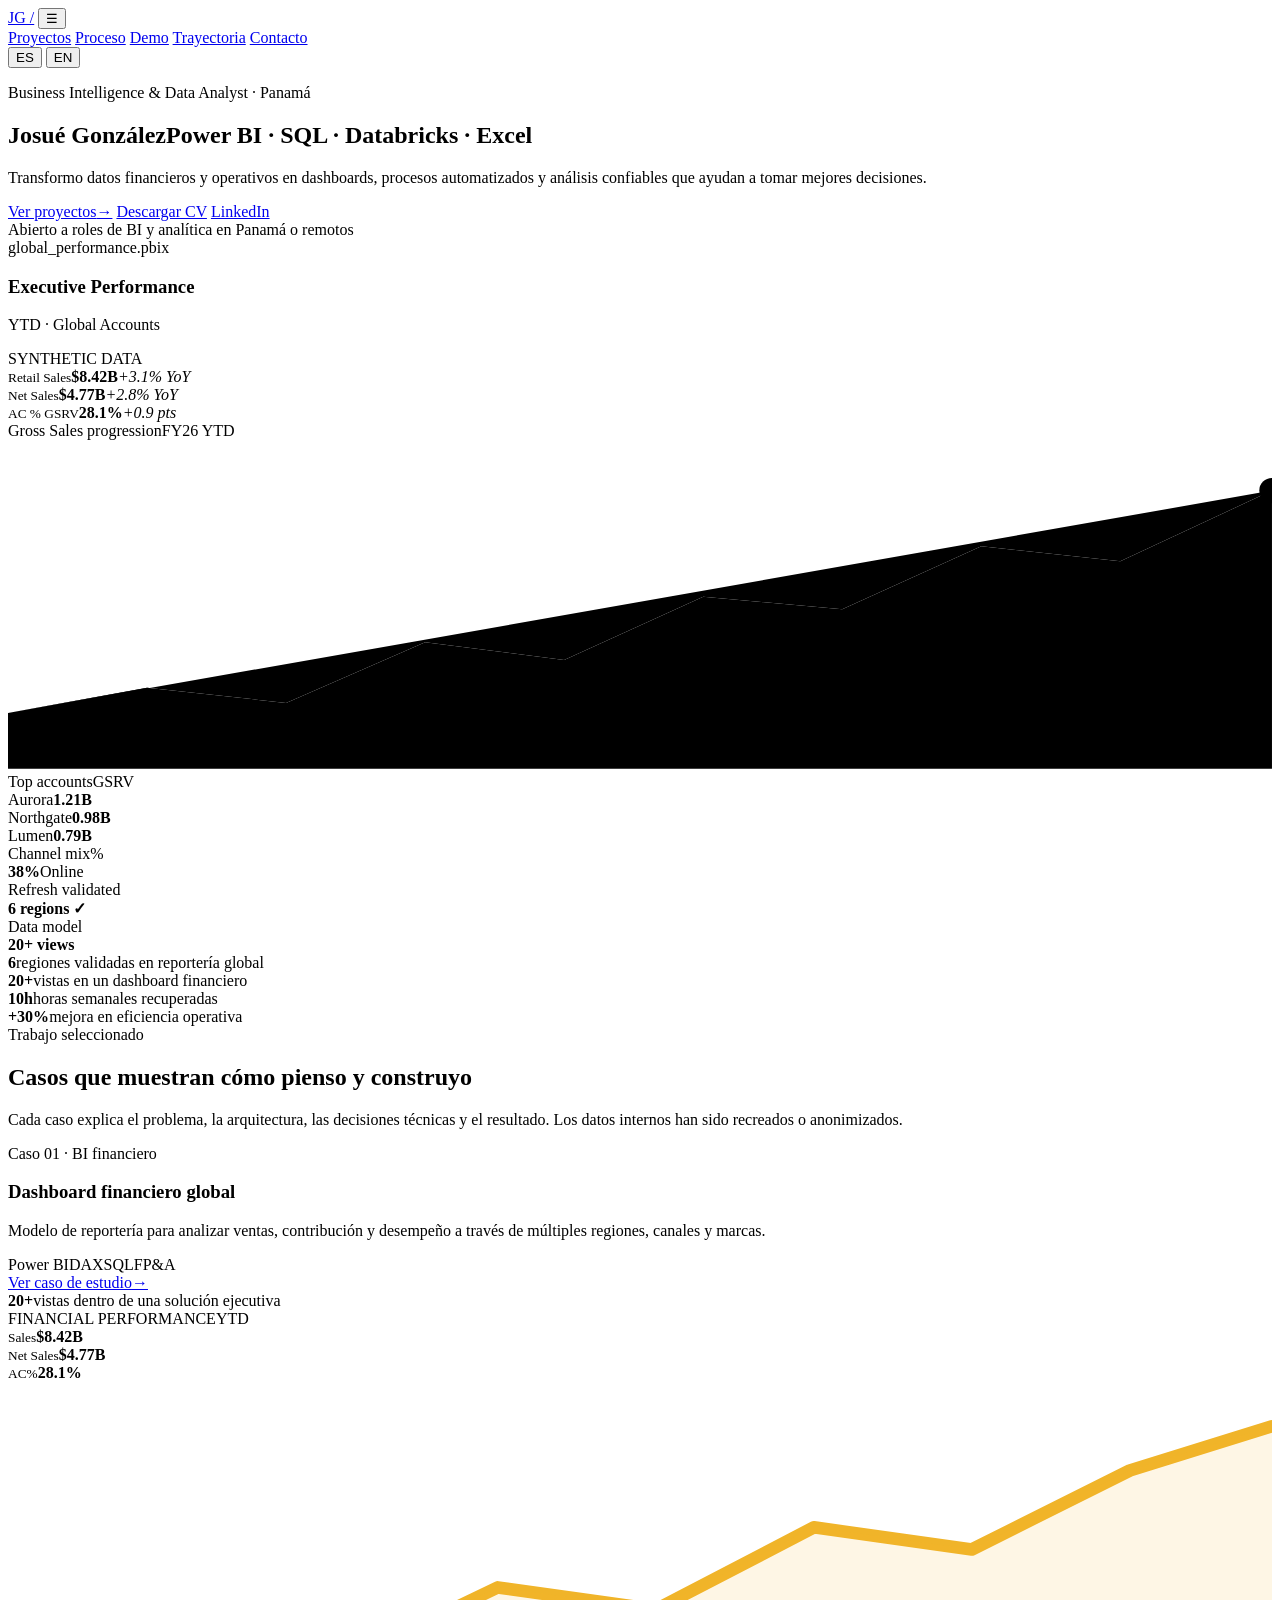
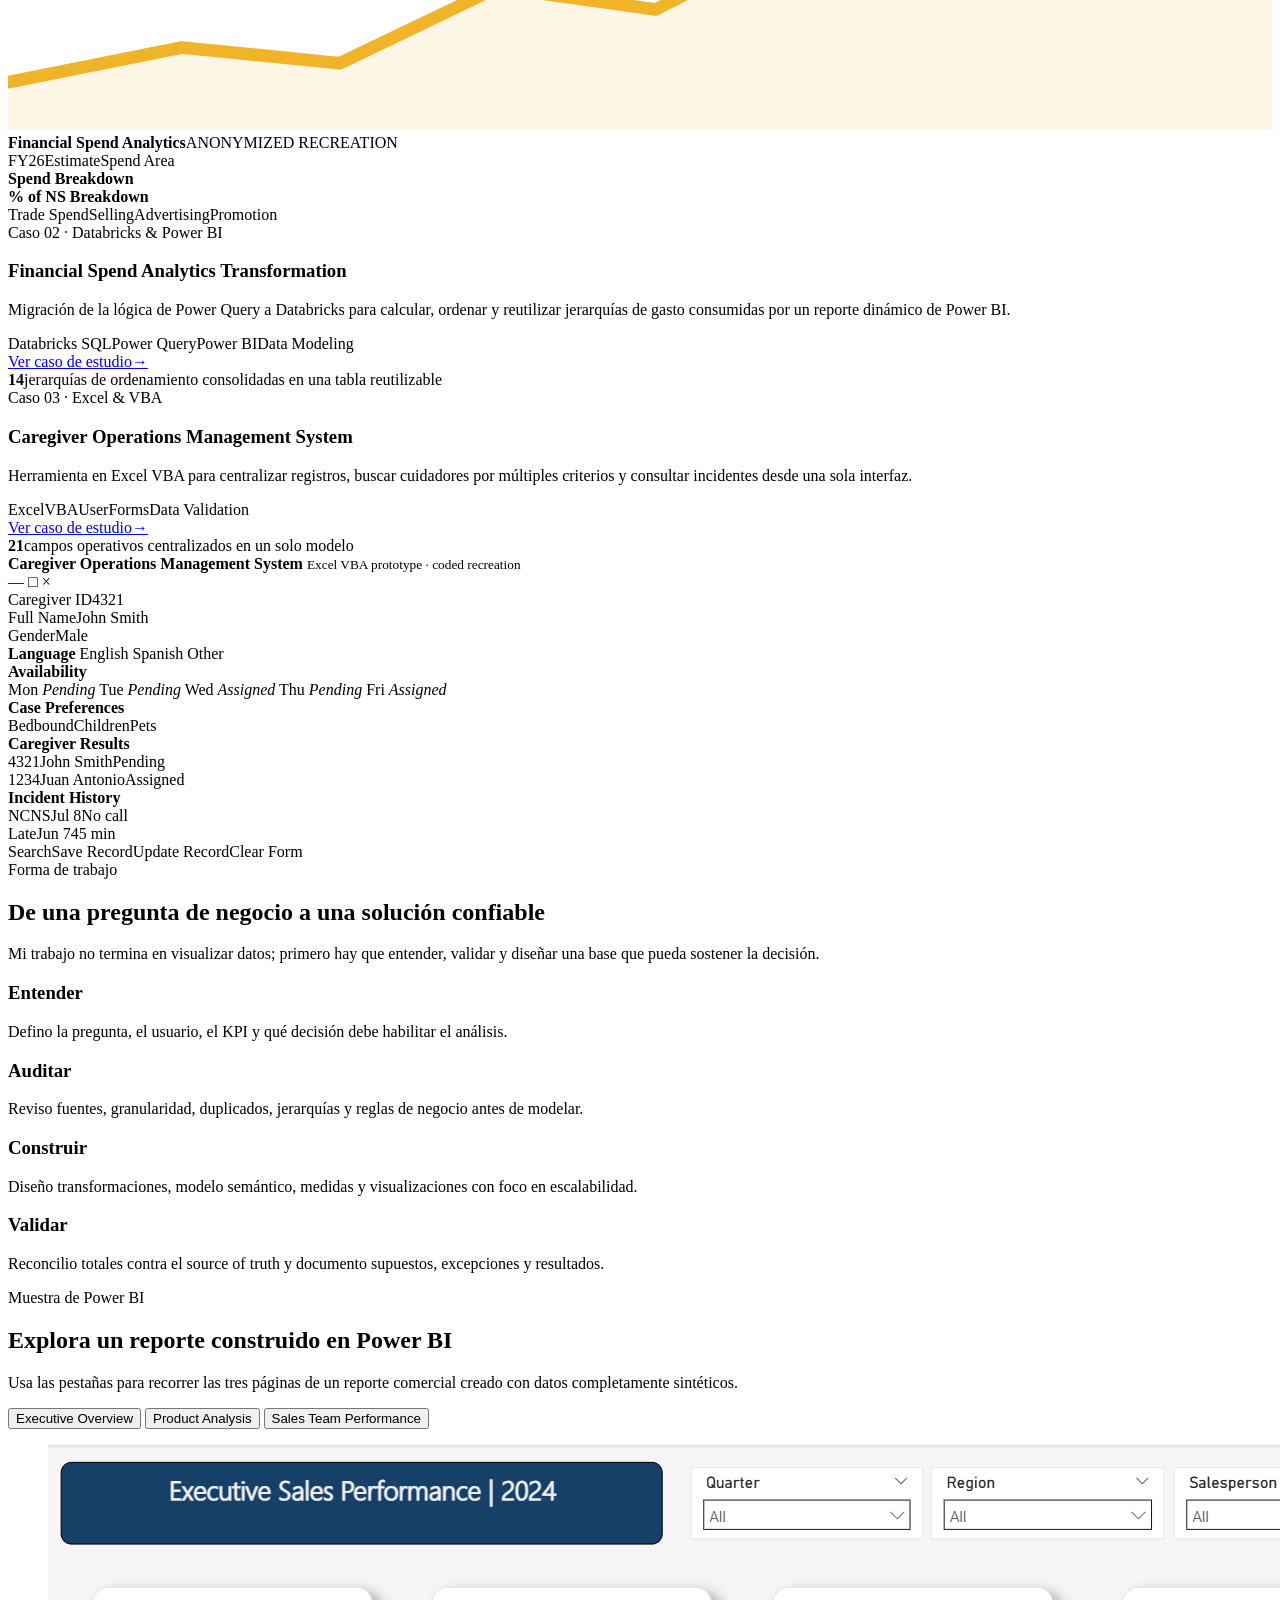
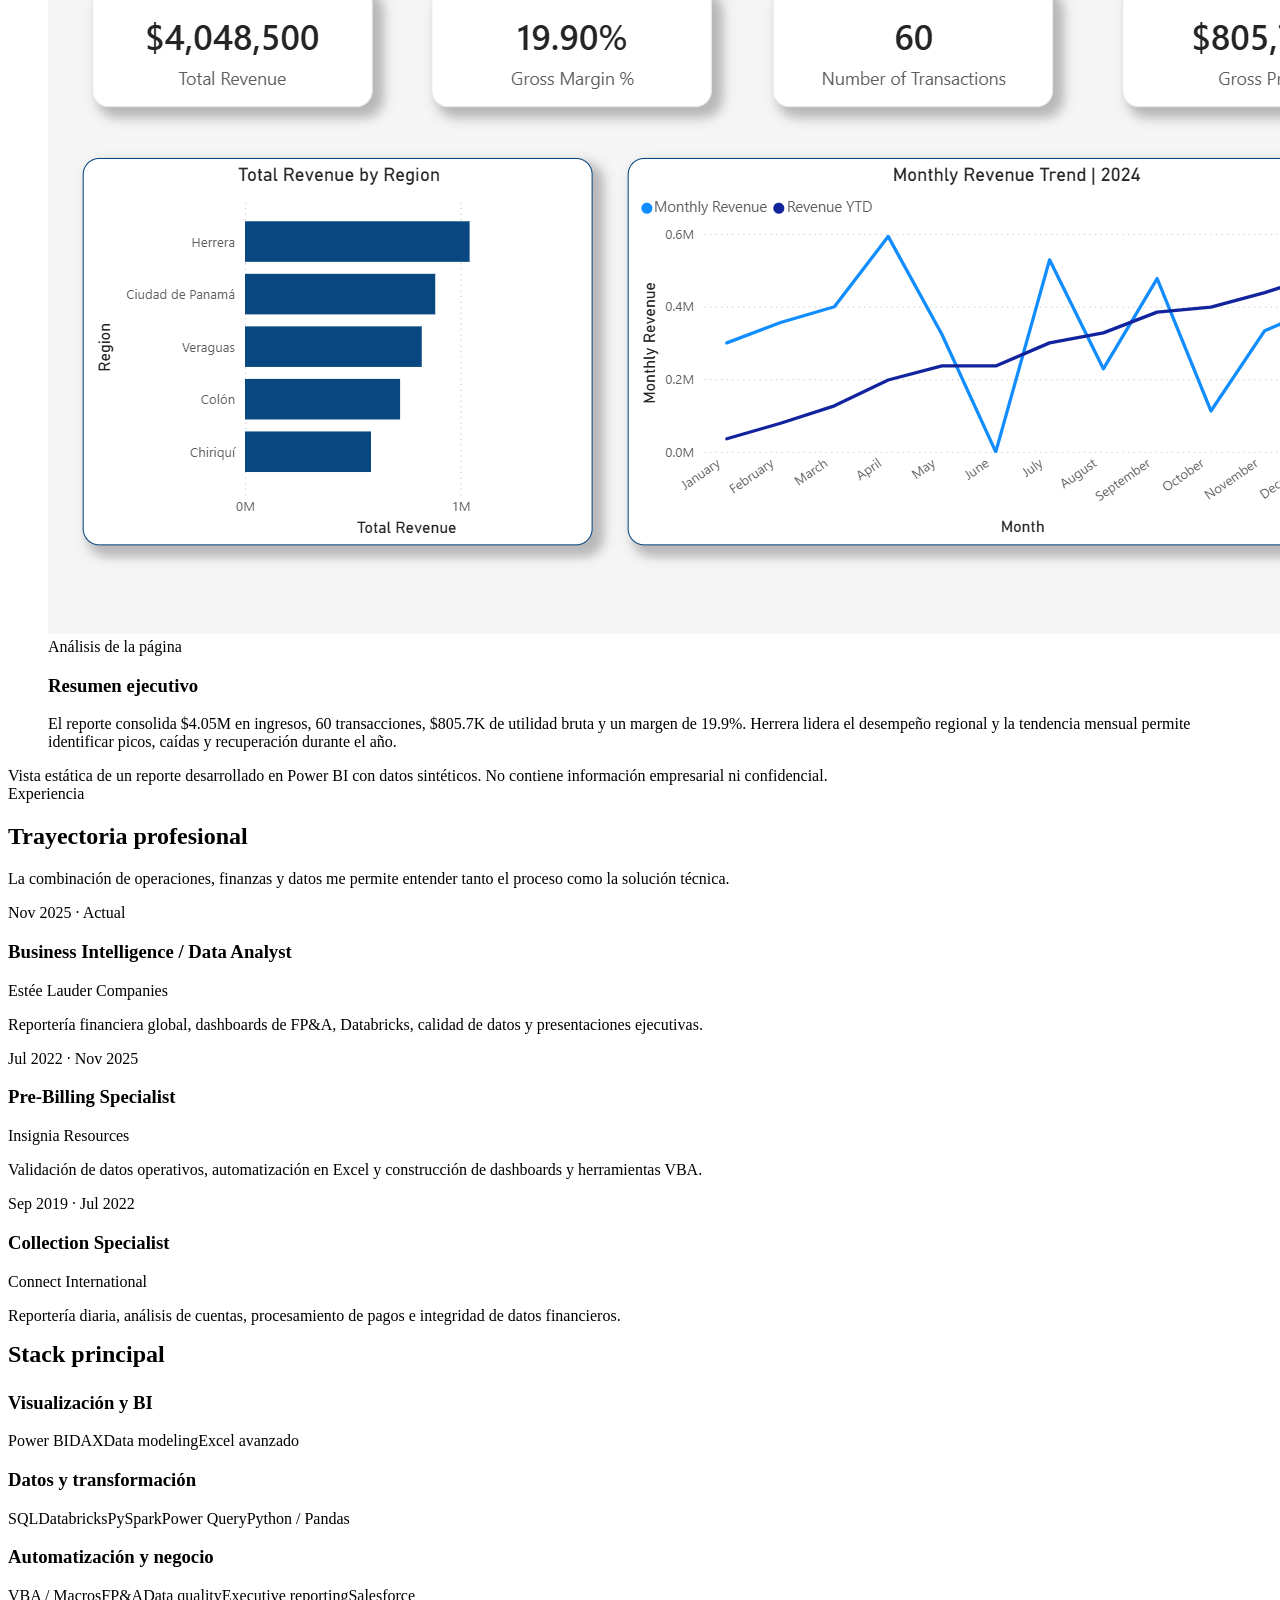
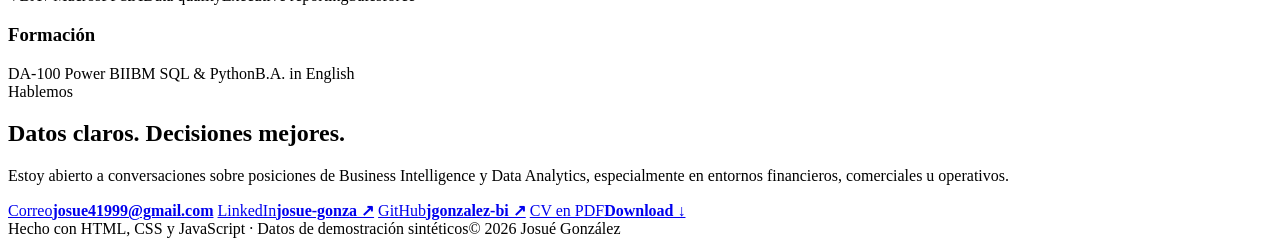
==== index.html @ 72a55283 "Initial clean portfolio upload" ====
<!doctype html>
<html lang="es">
<head>
  <meta charset="utf-8">
  <meta name="viewport" content="width=device-width,initial-scale=1">
  <meta name="description" content="Portafolio de Josué González, Business Intelligence & Data Analyst especializado en Power BI, SQL, Databricks, Excel y reportería financiera.">
  <meta name="theme-color" content="#0a0f16">
  <meta property="og:title" content="Josué González — Business Intelligence & Data Analyst">
  <meta property="og:description" content="Dashboards, automatización, calidad de datos y analítica financiera.">
  <meta property="og:type" content="website">
  <title>Josué González — Business Intelligence & Data Analyst</title>
  <link rel="preconnect" href="https://fonts.googleapis.com">
  <link rel="preconnect" href="https://fonts.gstatic.com" crossorigin>
  <link href="https://fonts.googleapis.com/css2?family=Bricolage+Grotesque:opsz,wght@12..96,500;12..96,700;12..96,800&family=IBM+Plex+Mono:wght@400;500;600&family=IBM+Plex+Sans:wght@400;500;600&display=swap" rel="stylesheet">
  <link rel="stylesheet" href="assets/css/styles.css">
</head>
<body data-title-es="Josué González — Business Intelligence & Data Analyst" data-title-en="Josue Gonzalez — Business Intelligence & Data Analyst">
<header class="site-header">
  <div class="wrap nav">
    <a class="brand" href="#top" aria-label="Inicio">JG /</a>
    <button class="mobile-menu" data-mobile-menu aria-expanded="false" aria-label="Abrir navegación">☰</button>
    <nav class="nav-links" aria-label="Navegación principal">
      <a href="#proyectos" data-i18n="nav.work">Proyectos</a>
      <a href="#proceso" data-i18n="nav.process">Proceso</a>
      <a href="#demo" data-i18n="nav.demo">Demo</a>
      <a href="#trayectoria" data-i18n="nav.path">Trayectoria</a>
      <a href="#contacto" data-i18n="nav.contact">Contacto</a>
    </nav>
    <div class="lang" role="group" aria-label="Idioma">
      <button type="button" data-lang="es" aria-pressed="true">ES</button>
      <button type="button" data-lang="en" aria-pressed="false">EN</button>
    </div>
  </div>
</header>
<main id="top">
  <section class="hero">
    <div class="wrap hero-grid">
      <div>
        <p class="eyebrow" data-i18n="hero.eyebrow">Business Intelligence & Data Analyst · Panamá</p>
        <h1><span data-i18n="hero.name">Josué González</span><span class="hero-role" data-i18n="hero.role">Power BI · SQL · Databricks · Excel</span></h1>
        <p class="hero-lede" data-i18n="hero.lede">Transformo datos financieros y operativos en dashboards, procesos automatizados y análisis confiables que ayudan a tomar mejores decisiones.</p>
        <div class="actions">
          <a class="btn primary" href="#proyectos"><span data-i18n="hero.projects">Ver proyectos</span><span class="arrow">→</span></a>
          <a class="btn ghost" data-cv-home href="cv/Josue_Gonzalez_CV_ES.pdf" download><span data-i18n="hero.cv">Descargar CV</span></a>
          <a class="btn ghost" href="https://www.linkedin.com/in/josue-gonza/" target="_blank" rel="noopener" data-i18n="hero.linkedin">LinkedIn</a>
        </div>
        <div class="availability"><i class="status-dot"></i><span data-i18n="hero.availability">Abierto a roles de BI y analítica en Panamá o remotos</span></div>
      </div>
      <div class="hero-visual" aria-label="Recreación visual de un dashboard financiero">
        <div class="dash-window">
          <div class="window-bar"><i class="window-dot"></i><i class="window-dot"></i><i class="window-dot"></i><span class="window-title">global_performance.pbix</span></div>
          <div class="dash-body">
            <div class="dash-head"><div><h3>Executive Performance</h3><p>YTD · Global Accounts</p></div><span class="pill">SYNTHETIC DATA</span></div>
            <div class="visual-kpis">
              <div class="visual-kpi"><small>Retail Sales</small><b>$8.42B</b><i>+3.1% YoY</i></div>
              <div class="visual-kpi"><small>Net Sales</small><b>$4.77B</b><i>+2.8% YoY</i></div>
              <div class="visual-kpi"><small>AC % GSRV</small><b>28.1%</b><i>+0.9 pts</i></div>
            </div>
            <div class="chart-card">
              <div class="chart-top"><span>Gross Sales progression</span><span>FY26 YTD</span></div>
              <svg class="spark" viewBox="0 0 500 130" role="img" aria-label="Tendencia ascendente de ventas">
                <defs><linearGradient id="areaFill" x1="0" y1="0" x2="0" y2="1"><stop offset="0" stop-color="#f0b429" stop-opacity=".32"/><stop offset="1" stop-color="#f0b429" stop-opacity="0"/></linearGradient></defs>
                <path class="grid" d="M0 25H500M0 65H500M0 105H500"/>
                <path class="area" d="M0 108 L55 98 L110 104 L165 80 L220 87 L275 62 L330 67 L385 42 L440 48 L500 20 L500 130 L0 130Z"/>
                <path class="line" d="M0 108 L55 98 L110 104 L165 80 L220 87 L275 62 L330 67 L385 42 L440 48 L500 20"/>
                <circle class="point" cx="500" cy="20" r="5"/>
              </svg>
            </div>
            <div class="visual-bottom">
              <div class="chart-card">
                <div class="chart-top"><span>Top accounts</span><span>GSRV</span></div>
                <div class="bar-row"><span>Aurora</span><span class="bar-track"><i class="bar-fill" style="width:94%"></i></span><b>1.21B</b></div>
                <div class="bar-row"><span>Northgate</span><span class="bar-track"><i class="bar-fill" style="width:76%"></i></span><b>0.98B</b></div>
                <div class="bar-row"><span>Lumen</span><span class="bar-track"><i class="bar-fill" style="width:61%"></i></span><b>0.79B</b></div>
              </div>
              <div class="chart-card"><div class="chart-top"><span>Channel mix</span><span>%</span></div><div class="donut-wrap"><div class="donut"></div><div class="donut-label"><b>38%</b>Online</div></div></div>
            </div>
          </div>
        </div>
        <div class="float-card a"><span>Refresh validated</span><br><strong>6 regions ✓</strong></div>
        <div class="float-card b"><span>Data model</span><br><strong>20+ views</strong></div>
      </div>
    </div>
  </section>

  <section class="metrics">
    <div class="wrap metric-grid reveal">
      <div class="metric-item"><strong>6</strong><span data-i18n="metrics.regions">regiones validadas en reportería global</span></div>
      <div class="metric-item"><strong>20+</strong><span data-i18n="metrics.views">vistas en un dashboard financiero</span></div>
      <div class="metric-item"><strong>10h</strong><span data-i18n="metrics.hours">horas semanales recuperadas</span></div>
      <div class="metric-item"><strong>+30%</strong><span data-i18n="metrics.efficiency">mejora en eficiencia operativa</span></div>
    </div>
  </section>

  <section class="section" id="proyectos">
    <div class="wrap">
      <div class="section-head reveal">
        <div class="section-title-wrap"><div class="section-kicker" data-i18n="work.kicker">Trabajo seleccionado</div><h2 data-i18n="work.title">Casos que muestran cómo pienso y construyo</h2><p class="section-sub" data-i18n="work.sub">Cada caso explica el problema, la arquitectura, las decisiones técnicas y el resultado. Los datos internos han sido recreados o anonimizados.</p></div>
      </div>
      <div class="projects-grid">
        <article class="project-card reveal">
          <div class="project-content">
            <div class="project-index" data-i18n="project.1.index">Caso 01 · BI financiero</div>
            <h3 data-i18n="project.1.title">Dashboard financiero global</h3>
            <p data-i18n="project.1.desc">Modelo de reportería para analizar ventas, contribución y desempeño a través de múltiples regiones, canales y marcas.</p>
            <div class="tag-row"><span class="tag">Power BI</span><span class="tag">DAX</span><span class="tag">SQL</span><span class="tag">FP&A</span></div>
            <a class="btn small ghost" href="case-studies/financial-dashboard.html"><span data-i18n="project.1.cta">Ver caso de estudio</span><span class="arrow">→</span></a>
            <div class="project-stat"><b>20+</b><span data-i18n="project.1.stat">vistas dentro de una solución ejecutiva</span></div>
          </div>
          <div class="project-visual">
            <div class="mini-report"><div class="mini-top"><span>FINANCIAL PERFORMANCE</span><span class="accent">YTD</span></div><div class="mini-kpis"><div class="mini-kpi"><small>Sales</small><b>$8.42B</b></div><div class="mini-kpi"><small>Net Sales</small><b>$4.77B</b></div><div class="mini-kpi"><small>AC%</small><b>28.1%</b></div></div><div class="mini-chart"><svg viewBox="0 0 400 110"><path d="M0 95L55 84L105 89L155 65L205 72L255 46L305 53L355 28L400 14" fill="none" stroke="#f0b429" stroke-width="4" stroke-linecap="round" stroke-linejoin="round"/><path d="M0 95L55 84L105 89L155 65L205 72L255 46L305 53L355 28L400 14L400 110L0 110Z" fill="rgba(240,180,41,.12)"/></svg></div></div>
          </div>
        </article>

        <article class="project-card reveal">
          <div class="project-visual smap-card-visual">
            <div class="smap-mini">
              <div class="smap-mini-head"><b>Financial Spend Analytics</b><span>ANONYMIZED RECREATION</span></div>
              <div class="smap-mini-filters"><span>FY26</span><span>Estimate</span><span>Spend Area</span></div>
              <div class="smap-mini-grid">
                <div class="smap-mini-chart">
                  <strong>Spend Breakdown</strong>
                  <div class="mini-bars">
                    <i style="--h:78%"></i><i style="--h:56%"></i><i style="--h:42%"></i><i style="--h:31%"></i><i style="--h:22%"></i>
                  </div>
                </div>
                <div class="smap-mini-chart">
                  <strong>% of NS Breakdown</strong>
                  <div class="mini-lines"><i></i><i></i><i></i><i></i><i></i></div>
                </div>
                <div class="smap-mini-legend">
                  <span>Trade Spend</span><span>Selling</span><span>Advertising</span><span>Promotion</span>
                </div>
              </div>
            </div>
          </div>
          <div class="project-content">
            <div class="project-index" data-i18n="project.2.index">Caso 02 · Databricks & Power BI</div>
            <h3 data-i18n="project.2.title">Financial Spend Analytics Transformation</h3>
            <p data-i18n="project.2.desc">Migración de la lógica de Power Query a Databricks para calcular, ordenar y reutilizar jerarquías de gasto consumidas por un reporte dinámico de Power BI.</p>
            <div class="tag-row"><span class="tag">Databricks SQL</span><span class="tag">Power Query</span><span class="tag">Power BI</span><span class="tag">Data Modeling</span></div>
            <a class="btn small ghost" href="case-studies/databricks-migration.html"><span data-i18n="project.2.cta">Ver caso de estudio</span><span class="arrow">→</span></a>
            <div class="project-stat"><b>14</b><span data-i18n="project.2.stat">jerarquías de ordenamiento consolidadas en una tabla reutilizable</span></div>
          </div>
        </article>

        <article class="project-card reveal">
          <div class="project-content">
            <div class="project-index" data-i18n="project.3.index">Caso 03 · Excel & VBA</div>
            <h3 data-i18n="project.3.title">Caregiver Operations Management System</h3>
            <p data-i18n="project.3.desc">Herramienta en Excel VBA para centralizar registros, buscar cuidadores por múltiples criterios y consultar incidentes desde una sola interfaz.</p>
            <div class="tag-row"><span class="tag">Excel</span><span class="tag">VBA</span><span class="tag">UserForms</span><span class="tag">Data Validation</span></div>
            <a class="btn small ghost" href="case-studies/operations-automation.html"><span data-i18n="project.3.cta">Ver caso de estudio</span><span class="arrow">→</span></a>
            <div class="project-stat"><b>21</b><span data-i18n="project.3.stat">campos operativos centralizados en un solo modelo</span></div>
          </div>
          <div class="project-visual coded-care-project">
<div class="care-card-mini" aria-label="Vista codificada del sistema de gestión de cuidadores">
  <div class="care-card-titlebar">
    <div>
      <b>Caregiver Operations Management System</b>
      <small>Excel VBA prototype · coded recreation</small>
    </div>
    <span>— □ ×</span>
  </div>

  <div class="care-card-panel">
    <div class="care-row three">
      <div class="fake-field"><label>Caregiver ID</label><span>4321</span></div>
      <div class="fake-field"><label>Full Name</label><span>John Smith</span></div>
      <div class="fake-field"><label>Gender</label><span>Male</span></div>
    </div>

    <div class="care-chip-line">
      <b>Language</b>
      <span class="chip active">English</span>
      <span class="chip">Spanish</span>
      <span class="chip">Other</span>
    </div>

    <div class="care-split">
      <div class="mini-box">
        <strong>Availability</strong>
        <div class="mini-days">
          <span>Mon <em>Pending</em></span>
          <span>Tue <em>Pending</em></span>
          <span>Wed <em class="ok">Assigned</em></span>
          <span>Thu <em>Pending</em></span>
          <span>Fri <em class="ok">Assigned</em></span>
        </div>
      </div>
      <div class="mini-box">
        <strong>Case Preferences</strong>
        <div class="mini-tags">
          <span>Bedbound</span><span>Children</span><span>Pets</span>
        </div>
      </div>
    </div>

    <div class="care-split bottom">
      <div class="mini-box">
        <strong>Caregiver Results</strong>
        <div class="mini-table">
          <div><span>4321</span><span>John Smith</span><span>Pending</span></div>
          <div><span>1234</span><span>Juan Antonio</span><span>Assigned</span></div>
        </div>
      </div>
      <div class="mini-box">
        <strong>Incident History</strong>
        <div class="mini-table">
          <div><span>NCNS</span><span>Jul 8</span><span>No call</span></div>
          <div><span>Late</span><span>Jun 7</span><span>45 min</span></div>
        </div>
      </div>
    </div>

    <div class="care-card-actions">
      <span>Search</span><span>Save Record</span><span>Update Record</span><span>Clear Form</span>
    </div>
  </div>
</div>
</div>
        </article>
      </div>
    </div>
  </section>

  <section class="section" id="proceso">
    <div class="wrap">
      <div class="section-head reveal"><div class="section-title-wrap"><div class="section-kicker" data-i18n="process.kicker">Forma de trabajo</div><h2 data-i18n="process.title">De una pregunta de negocio a una solución confiable</h2><p class="section-sub" data-i18n="process.sub">Mi trabajo no termina en visualizar datos; primero hay que entender, validar y diseñar una base que pueda sostener la decisión.</p></div></div>
      <div class="process-grid">
        <div class="process-card reveal"><h3 data-i18n="process.1.title">Entender</h3><p data-i18n="process.1.desc">Defino la pregunta, el usuario, el KPI y qué decisión debe habilitar el análisis.</p></div>
        <div class="process-card reveal"><h3 data-i18n="process.2.title">Auditar</h3><p data-i18n="process.2.desc">Reviso fuentes, granularidad, duplicados, jerarquías y reglas de negocio antes de modelar.</p></div>
        <div class="process-card reveal"><h3 data-i18n="process.3.title">Construir</h3><p data-i18n="process.3.desc">Diseño transformaciones, modelo semántico, medidas y visualizaciones con foco en escalabilidad.</p></div>
        <div class="process-card reveal"><h3 data-i18n="process.4.title">Validar</h3><p data-i18n="process.4.desc">Reconcilio totales contra el source of truth y documento supuestos, excepciones y resultados.</p></div>
      </div>
    </div>
  </section>

  <section class="section" id="demo">
    <div class="wrap">
      <div class="section-head reveal">
        <div class="section-title-wrap">
          <div class="section-kicker" data-i18n="demo.kicker">Muestra de Power BI</div>
          <h2 data-i18n="demo.title">Explora un reporte construido en Power BI</h2>
          <p class="section-sub" data-i18n="demo.sub">Usa las pestañas para recorrer las tres páginas de un reporte comercial creado con datos completamente sintéticos.</p>
        </div>
      </div>

      <div class="report-showcase reveal">
        <div class="report-tabs" role="tablist" aria-label="Power BI report pages">
          <button class="report-tab" type="button" role="tab" id="tab-executive" aria-controls="panel-executive" aria-selected="true" data-report-tab="executive" data-i18n="demo.tab.executive">Executive Overview</button>
          <button class="report-tab" type="button" role="tab" id="tab-product" aria-controls="panel-product" aria-selected="false" data-report-tab="product" data-i18n="demo.tab.product">Product Analysis</button>
          <button class="report-tab" type="button" role="tab" id="tab-sales" aria-controls="panel-sales" aria-selected="false" data-report-tab="sales" data-i18n="demo.tab.sales">Sales Team Performance</button>
        </div>

        <div class="report-stage">
          <figure class="report-panel" id="panel-executive" role="tabpanel" aria-labelledby="tab-executive" data-report-panel="executive">
            <div class="report-image-frame">
              <img src="executive-overview.png" alt="Executive Overview page of a synthetic commercial Power BI report" loading="lazy">
            </div>
            <figcaption class="report-insight">
              <div class="report-insight-label" data-i18n="demo.insight.label">Análisis de la página</div>
              <div>
                <h3 data-i18n="demo.executive.title">Resumen ejecutivo</h3>
                <p data-i18n="demo.executive.text">El reporte consolida $4.05M en ingresos, 60 transacciones, $805.7K de utilidad bruta y un margen de 19.9%. Herrera lidera el desempeño regional y la tendencia mensual permite identificar picos, caídas y recuperación durante el año.</p>
              </div>
            </figcaption>
          </figure>

          <figure class="report-panel" id="panel-product" role="tabpanel" aria-labelledby="tab-product" data-report-panel="product" hidden>
            <div class="report-image-frame">
              <img src="product-analysis.png" alt="Product Analysis page of a synthetic commercial Power BI report" loading="lazy">
            </div>
            <figcaption class="report-insight">
              <div class="report-insight-label" data-i18n="demo.insight.label">Análisis de la página</div>
              <div>
                <h3 data-i18n="demo.product.title">Rentabilidad por producto</h3>
                <p data-i18n="demo.product.text">Hyundai Tucson genera $1.12M y concentra 27.7% de los ingresos, además de aportar la mayor utilidad bruta. Los márgenes se mantienen cerca de 20% entre productos, por lo que el volumen es el principal diferenciador de rentabilidad.</p>
              </div>
            </figcaption>
          </figure>

          <figure class="report-panel" id="panel-sales" role="tabpanel" aria-labelledby="tab-sales" data-report-panel="sales" hidden>
            <div class="report-image-frame">
              <img src="sales-team-performance.png" alt="Sales Team Performance page of a synthetic commercial Power BI report" loading="lazy">
            </div>
            <figcaption class="report-insight">
              <div class="report-insight-label" data-i18n="demo.insight.label">Análisis de la página</div>
              <div>
                <h3 data-i18n="demo.sales.title">Desempeño del equipo comercial</h3>
                <p data-i18n="demo.sales.text">Ana Rodríguez y Sofía Castillo lideran los ingresos con resultados cercanos a $1.16M. Sofía alcanza un nivel similar con menos transacciones, mientras Miguel Ureña registra el ticket promedio más alto, pero menor volumen total.</p>
              </div>
            </figcaption>
          </figure>
        </div>

        <div class="report-showcase-note" data-i18n="demo.note">Vista estática de un reporte desarrollado en Power BI con datos sintéticos. No contiene información empresarial ni confidencial.</div>
      </div>
    </div>
  </section>

  <section class="section" id="trayectoria">
    <div class="wrap">
      <div class="section-head reveal"><div class="section-title-wrap"><div class="section-kicker" data-i18n="path.kicker">Experiencia</div><h2 data-i18n="path.title">Trayectoria profesional</h2><p class="section-sub" data-i18n="path.sub">La combinación de operaciones, finanzas y datos me permite entender tanto el proceso como la solución técnica.</p></div></div>
      <div class="split">
        <div class="timeline reveal">
          <article class="timeline-item"><div class="timeline-date" data-i18n="path.1.date">Nov 2025 · Actual</div><h3 data-i18n="path.1.role">Business Intelligence / Data Analyst</h3><div class="timeline-company" data-i18n="path.1.company">Estée Lauder Companies</div><p data-i18n="path.1.desc">Reportería financiera global, dashboards de FP&A, Databricks, calidad de datos y presentaciones ejecutivas.</p></article>
          <article class="timeline-item"><div class="timeline-date" data-i18n="path.2.date">Jul 2022 · Nov 2025</div><h3 data-i18n="path.2.role">Pre-Billing Specialist</h3><div class="timeline-company" data-i18n="path.2.company">Insignia Resources</div><p data-i18n="path.2.desc">Validación de datos operativos, automatización en Excel y construcción de dashboards y herramientas VBA.</p></article>
          <article class="timeline-item"><div class="timeline-date" data-i18n="path.3.date">Sep 2019 · Jul 2022</div><h3 data-i18n="path.3.role">Collection Specialist</h3><div class="timeline-company" data-i18n="path.3.company">Connect International</div><p data-i18n="path.3.desc">Reportería diaria, análisis de cuentas, procesamiento de pagos e integridad de datos financieros.</p></article>
        </div>
        <aside class="stack-card reveal">
          <h3 style="font-size:1.5rem;margin:0 0 24px" data-i18n="stack.title">Stack principal</h3>
          <div class="stack-group"><h3 data-i18n="stack.bi">Visualización y BI</h3><div class="skill-cloud"><span class="skill">Power BI</span><span class="skill">DAX</span><span class="skill">Data modeling</span><span class="skill">Excel avanzado</span></div></div>
          <div class="stack-group"><h3 data-i18n="stack.data">Datos y transformación</h3><div class="skill-cloud"><span class="skill">SQL</span><span class="skill">Databricks</span><span class="skill">PySpark</span><span class="skill">Power Query</span><span class="skill">Python / Pandas</span></div></div>
          <div class="stack-group"><h3 data-i18n="stack.ops">Automatización y negocio</h3><div class="skill-cloud"><span class="skill">VBA / Macros</span><span class="skill">FP&A</span><span class="skill">Data quality</span><span class="skill">Executive reporting</span><span class="skill">Salesforce</span></div></div>
          <div class="stack-group"><h3 data-i18n="stack.edu">Formación</h3><div class="skill-cloud"><span class="skill">DA-100 Power BI</span><span class="skill">IBM SQL & Python</span><span class="skill">B.A. in English</span></div></div>
        </aside>
      </div>
    </div>
  </section>

  <section class="section" id="contacto">
    <div class="wrap contact-card reveal">
      <div><div class="section-kicker" data-i18n="contact.kicker">Hablemos</div><h2 data-i18n="contact.title">Datos claros. Decisiones mejores.</h2><p data-i18n="contact.desc">Estoy abierto a conversaciones sobre posiciones de Business Intelligence y Data Analytics, especialmente en entornos financieros, comerciales u operativos.</p></div>
      <div class="contact-links">
        <a class="contact-link" href="mailto:josue41999@gmail.com"><span data-i18n="contact.mail">Correo</span><b>josue41999@gmail.com</b></a>
        <a class="contact-link" href="https://www.linkedin.com/in/josue-gonza/" target="_blank" rel="noopener"><span>LinkedIn</span><b>josue-gonza ↗</b></a>
        <a class="contact-link" href="https://github.com/jgonzalez-bi" target="_blank" rel="noopener"><span>GitHub</span><b>jgonzalez-bi ↗</b></a>
        <a class="contact-link" data-cv-home href="cv/Josue_Gonzalez_CV_ES.pdf" download><span data-i18n="contact.cv">CV en PDF</span><b>Download ↓</b></a>
      </div>
    </div>
  </section>
</main>
<footer><div class="wrap footer-row"><span data-i18n="footer">Hecho con HTML, CSS y JavaScript · Datos de demostración sintéticos</span><span>© 2026 Josué González</span></div></footer>
<script src="assets/js/main.js"></script>
</body>
</html>
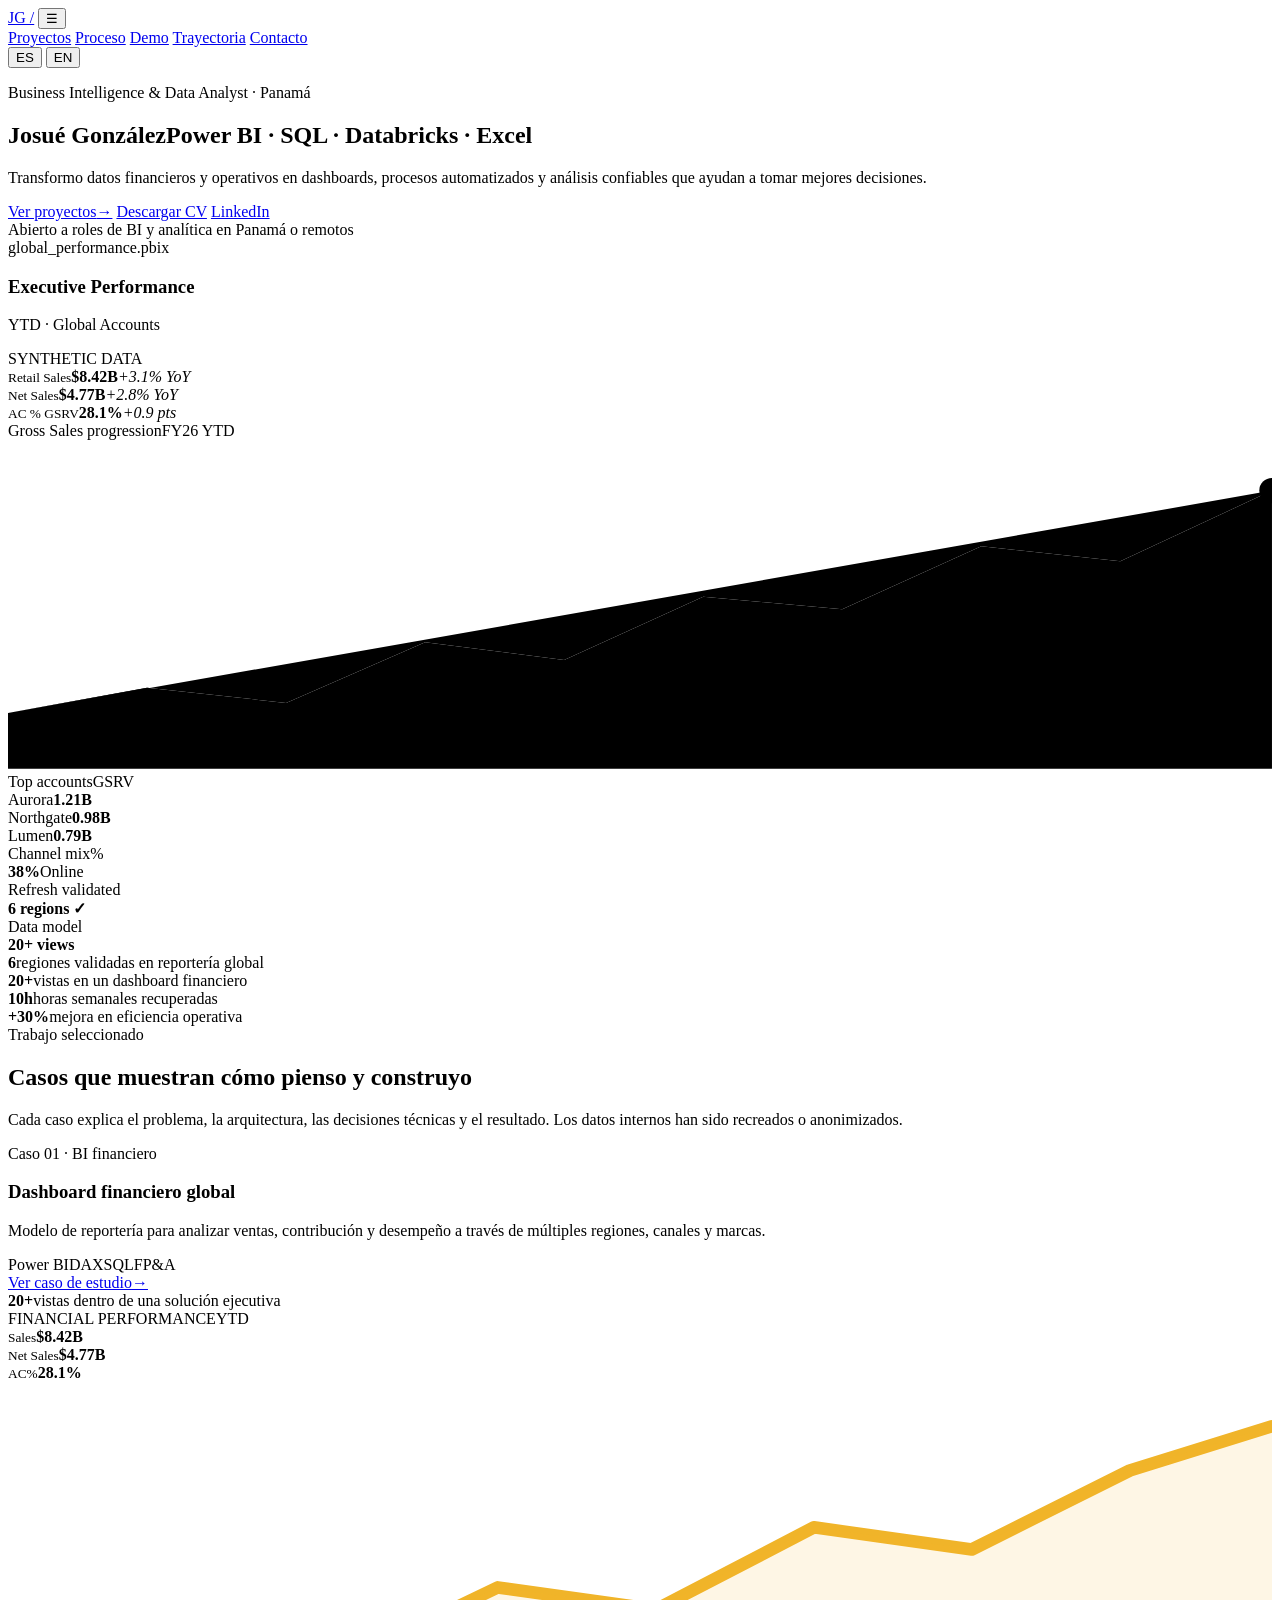
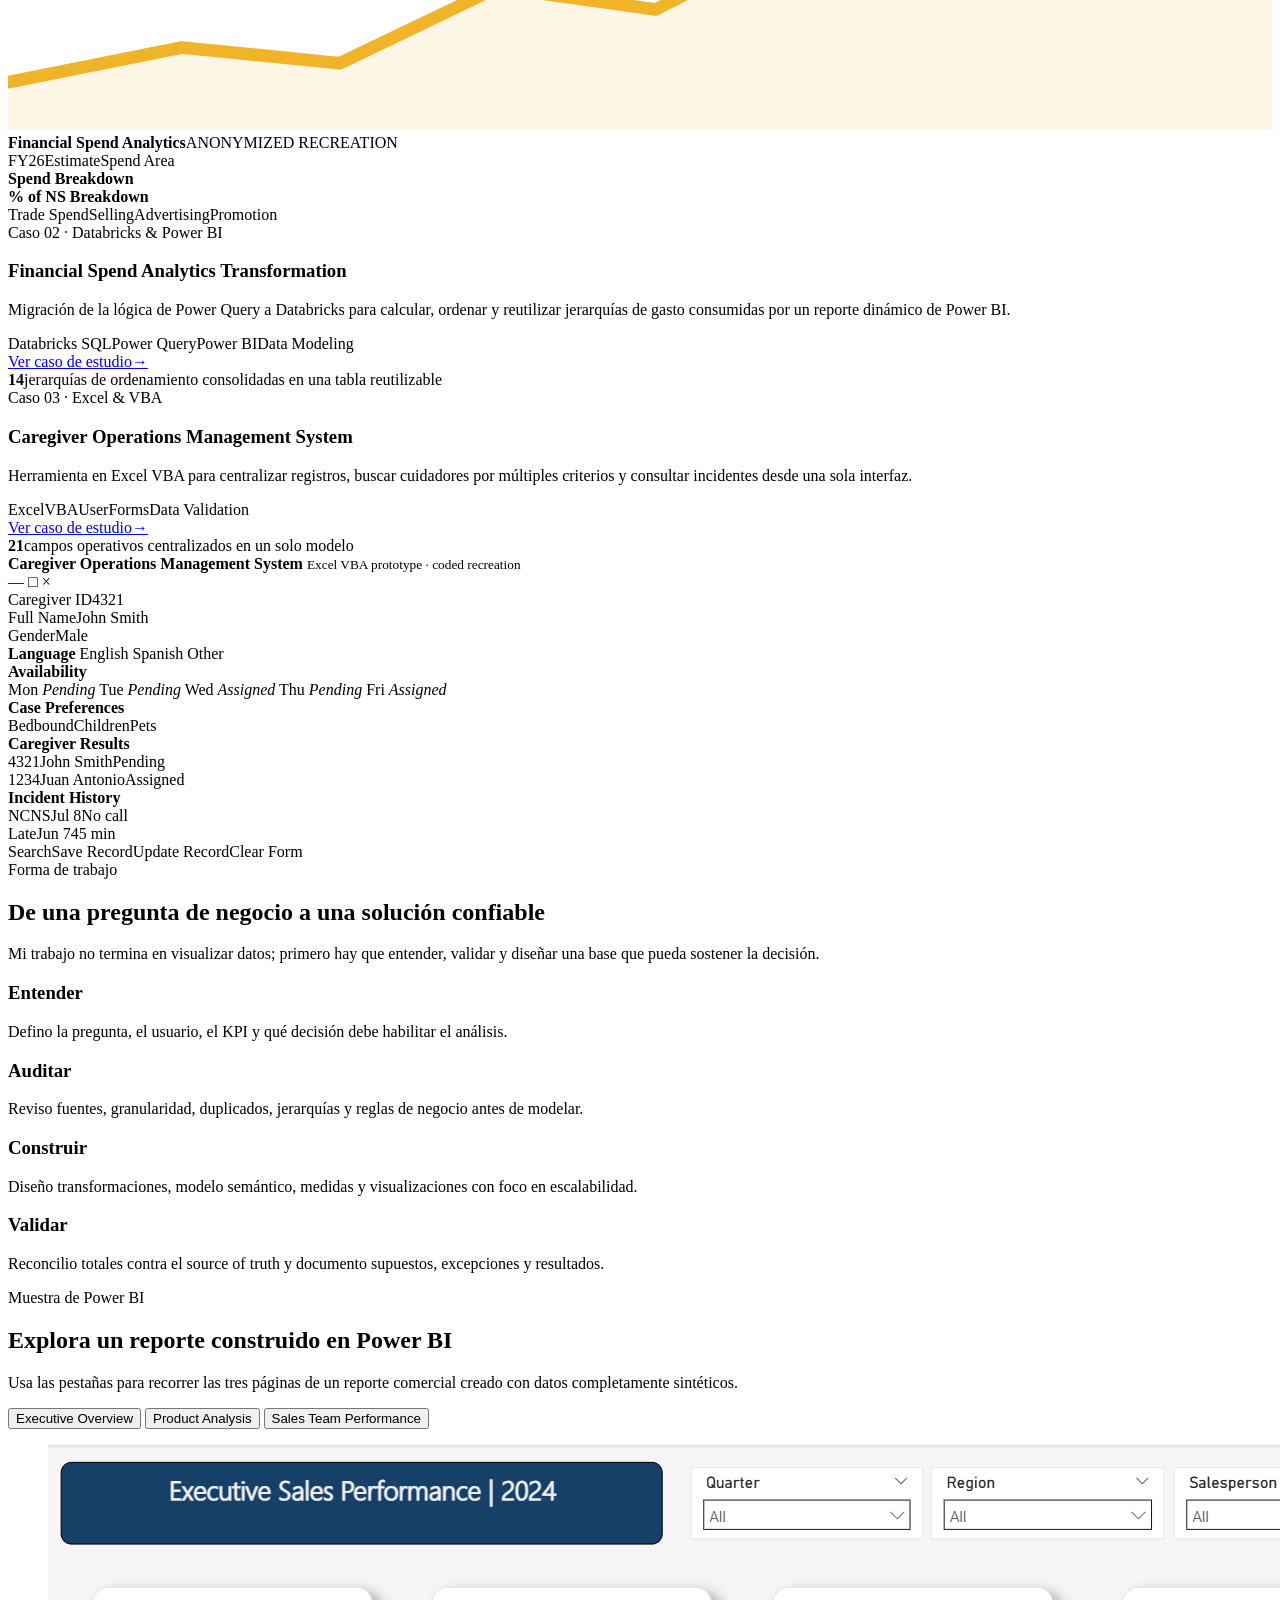
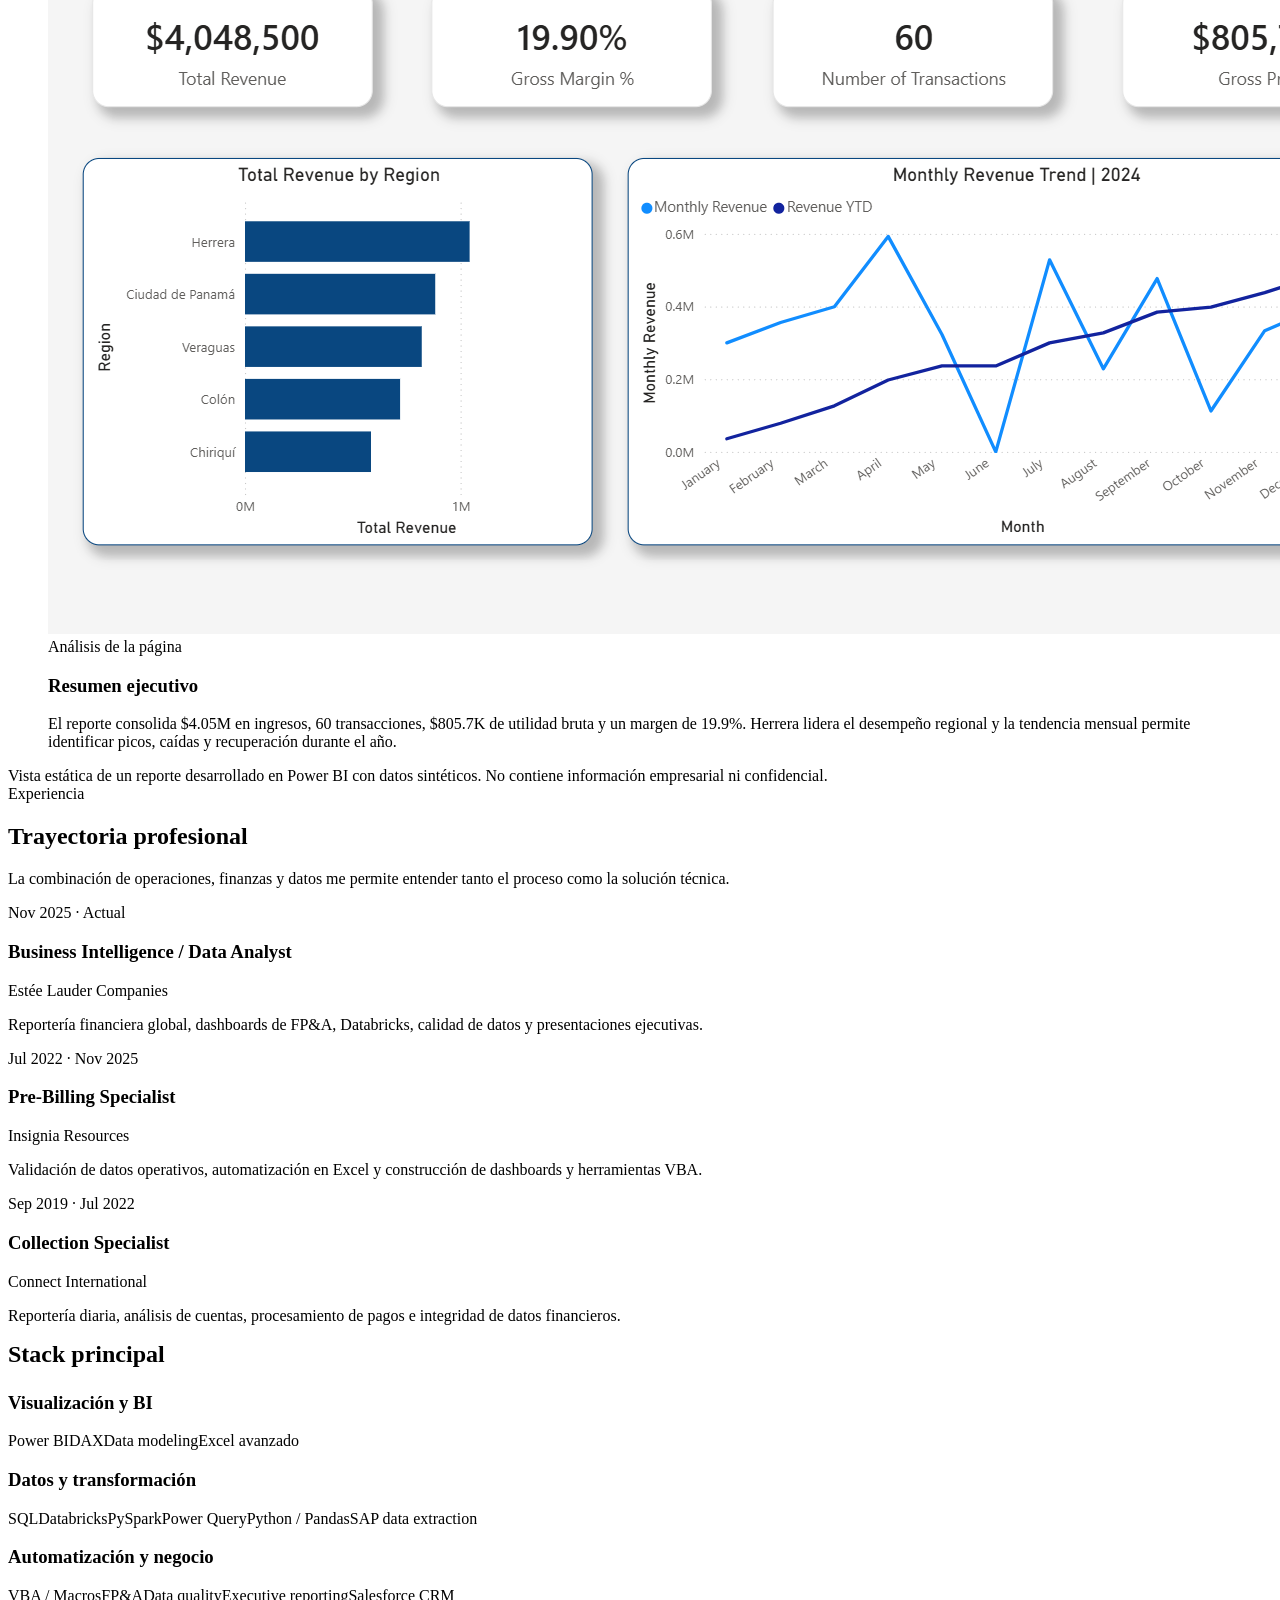
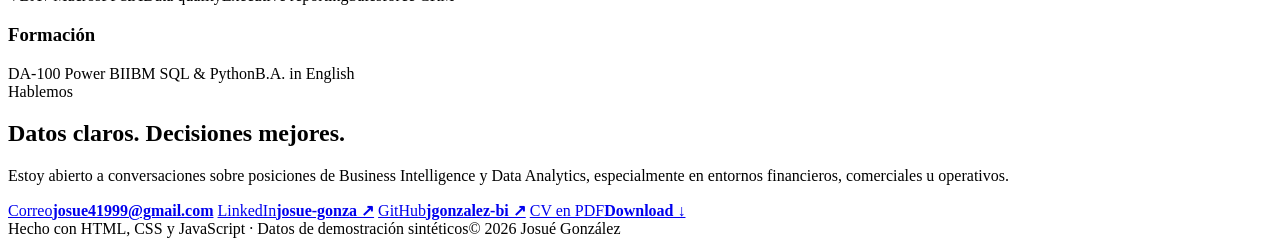
==== commit e4167aad: "Stack update" ====
--- a/index.html
+++ b/index.html
@@ -3,12 +3,32 @@
 <head>
   <meta charset="utf-8">
   <meta name="viewport" content="width=device-width,initial-scale=1">
-  <meta name="description" content="Portafolio de Josué González, Business Intelligence & Data Analyst especializado en Power BI, SQL, Databricks, Excel y reportería financiera.">
+  <meta name="description" content="Portafolio bilingüe de Josué González, analista de Business Intelligence y Datos con proyectos en Power BI, SQL, Databricks, Excel y automatización.">
   <meta name="theme-color" content="#0a0f16">
-  <meta property="og:title" content="Josué González — Business Intelligence & Data Analyst">
-  <meta property="og:description" content="Dashboards, automatización, calidad de datos y analítica financiera.">
+  <title>Josué González — Business Intelligence &amp; Data Analytics</title>
+  
+  <link rel="canonical" href="https://jgonzalez-bi.github.io/">
+  <link rel="icon" type="image/svg+xml" href="assets/brand/favicon.svg">
+  <link rel="icon" type="image/png" sizes="32x32" href="assets/brand/favicon-32.png">
+  <link rel="apple-touch-icon" href="assets/brand/apple-touch-icon.png">
+  <link rel="manifest" href="site.webmanifest">
+
+  <meta property="og:site_name" content="Josué González — BI Portfolio">
   <meta property="og:type" content="website">
-  <title>Josué González — Business Intelligence & Data Analyst</title>
+  <meta property="og:title" content="Josué González — Business Intelligence &amp; Data Analytics">
+  <meta property="og:description" content="Portafolio bilingüe de Josué González, analista de Business Intelligence y Datos con proyectos en Power BI, SQL, Databricks, Excel y automatización.">
+  <meta property="og:url" content="https://jgonzalez-bi.github.io/">
+  <meta property="og:image" content="https://jgonzalez-bi.github.io/assets/brand/social-preview.png">
+  <meta property="og:image:secure_url" content="https://jgonzalez-bi.github.io/assets/brand/social-preview.png">
+  <meta property="og:image:type" content="image/png">
+  <meta property="og:image:width" content="1200">
+  <meta property="og:image:height" content="630">
+  <meta property="og:image:alt" content="Josué González — Business Intelligence and Data Analytics Portfolio">
+
+  <meta name="twitter:card" content="summary_large_image">
+  <meta name="twitter:title" content="Josué González — Business Intelligence &amp; Data Analytics">
+  <meta name="twitter:description" content="Portafolio bilingüe de Josué González, analista de Business Intelligence y Datos con proyectos en Power BI, SQL, Databricks, Excel y automatización.">
+  <meta name="twitter:image" content="https://jgonzalez-bi.github.io/assets/brand/social-preview.png">
   <link rel="preconnect" href="https://fonts.googleapis.com">
   <link rel="preconnect" href="https://fonts.gstatic.com" crossorigin>
   <link href="https://fonts.googleapis.com/css2?family=Bricolage+Grotesque:opsz,wght@12..96,500;12..96,700;12..96,800&family=IBM+Plex+Mono:wght@400;500;600&family=IBM+Plex+Sans:wght@400;500;600&display=swap" rel="stylesheet">
@@ -311,8 +331,8 @@
         <aside class="stack-card reveal">
           <h3 style="font-size:1.5rem;margin:0 0 24px" data-i18n="stack.title">Stack principal</h3>
           <div class="stack-group"><h3 data-i18n="stack.bi">Visualización y BI</h3><div class="skill-cloud"><span class="skill">Power BI</span><span class="skill">DAX</span><span class="skill">Data modeling</span><span class="skill">Excel avanzado</span></div></div>
-          <div class="stack-group"><h3 data-i18n="stack.data">Datos y transformación</h3><div class="skill-cloud"><span class="skill">SQL</span><span class="skill">Databricks</span><span class="skill">PySpark</span><span class="skill">Power Query</span><span class="skill">Python / Pandas</span></div></div>
-          <div class="stack-group"><h3 data-i18n="stack.ops">Automatización y negocio</h3><div class="skill-cloud"><span class="skill">VBA / Macros</span><span class="skill">FP&A</span><span class="skill">Data quality</span><span class="skill">Executive reporting</span><span class="skill">Salesforce</span></div></div>
+          <div class="stack-group"><h3 data-i18n="stack.data">Datos y transformación</h3><div class="skill-cloud"><span class="skill">SQL</span><span class="skill">Databricks</span><span class="skill">PySpark</span><span class="skill">Power Query</span><span class="skill">Python / Pandas</span><span class="skill">SAP data extraction</span></div></div>
+          <div class="stack-group"><h3 data-i18n="stack.ops">Automatización y negocio</h3><div class="skill-cloud"><span class="skill">VBA / Macros</span><span class="skill">FP&A</span><span class="skill">Data quality</span><span class="skill">Executive reporting</span><span class="skill">Salesforce CRM</span></div></div>
           <div class="stack-group"><h3 data-i18n="stack.edu">Formación</h3><div class="skill-cloud"><span class="skill">DA-100 Power BI</span><span class="skill">IBM SQL & Python</span><span class="skill">B.A. in English</span></div></div>
         </aside>
       </div>
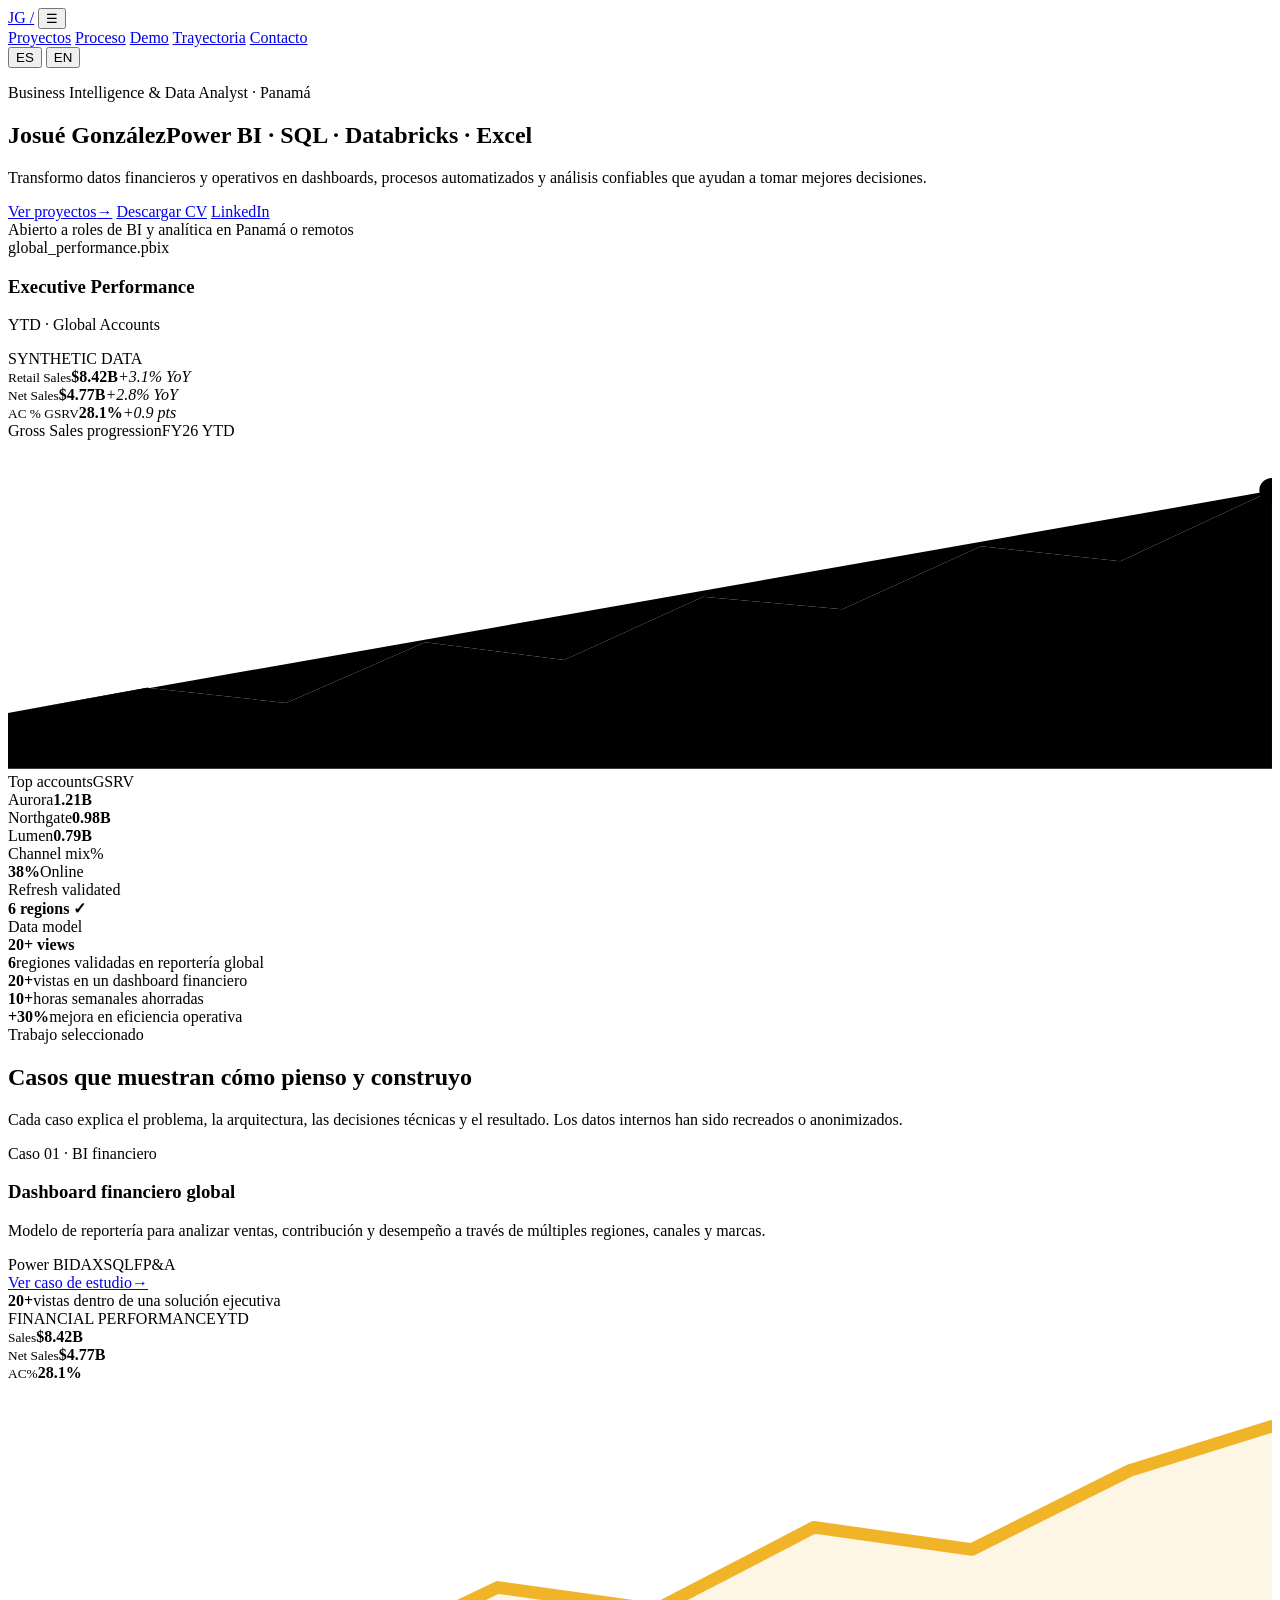
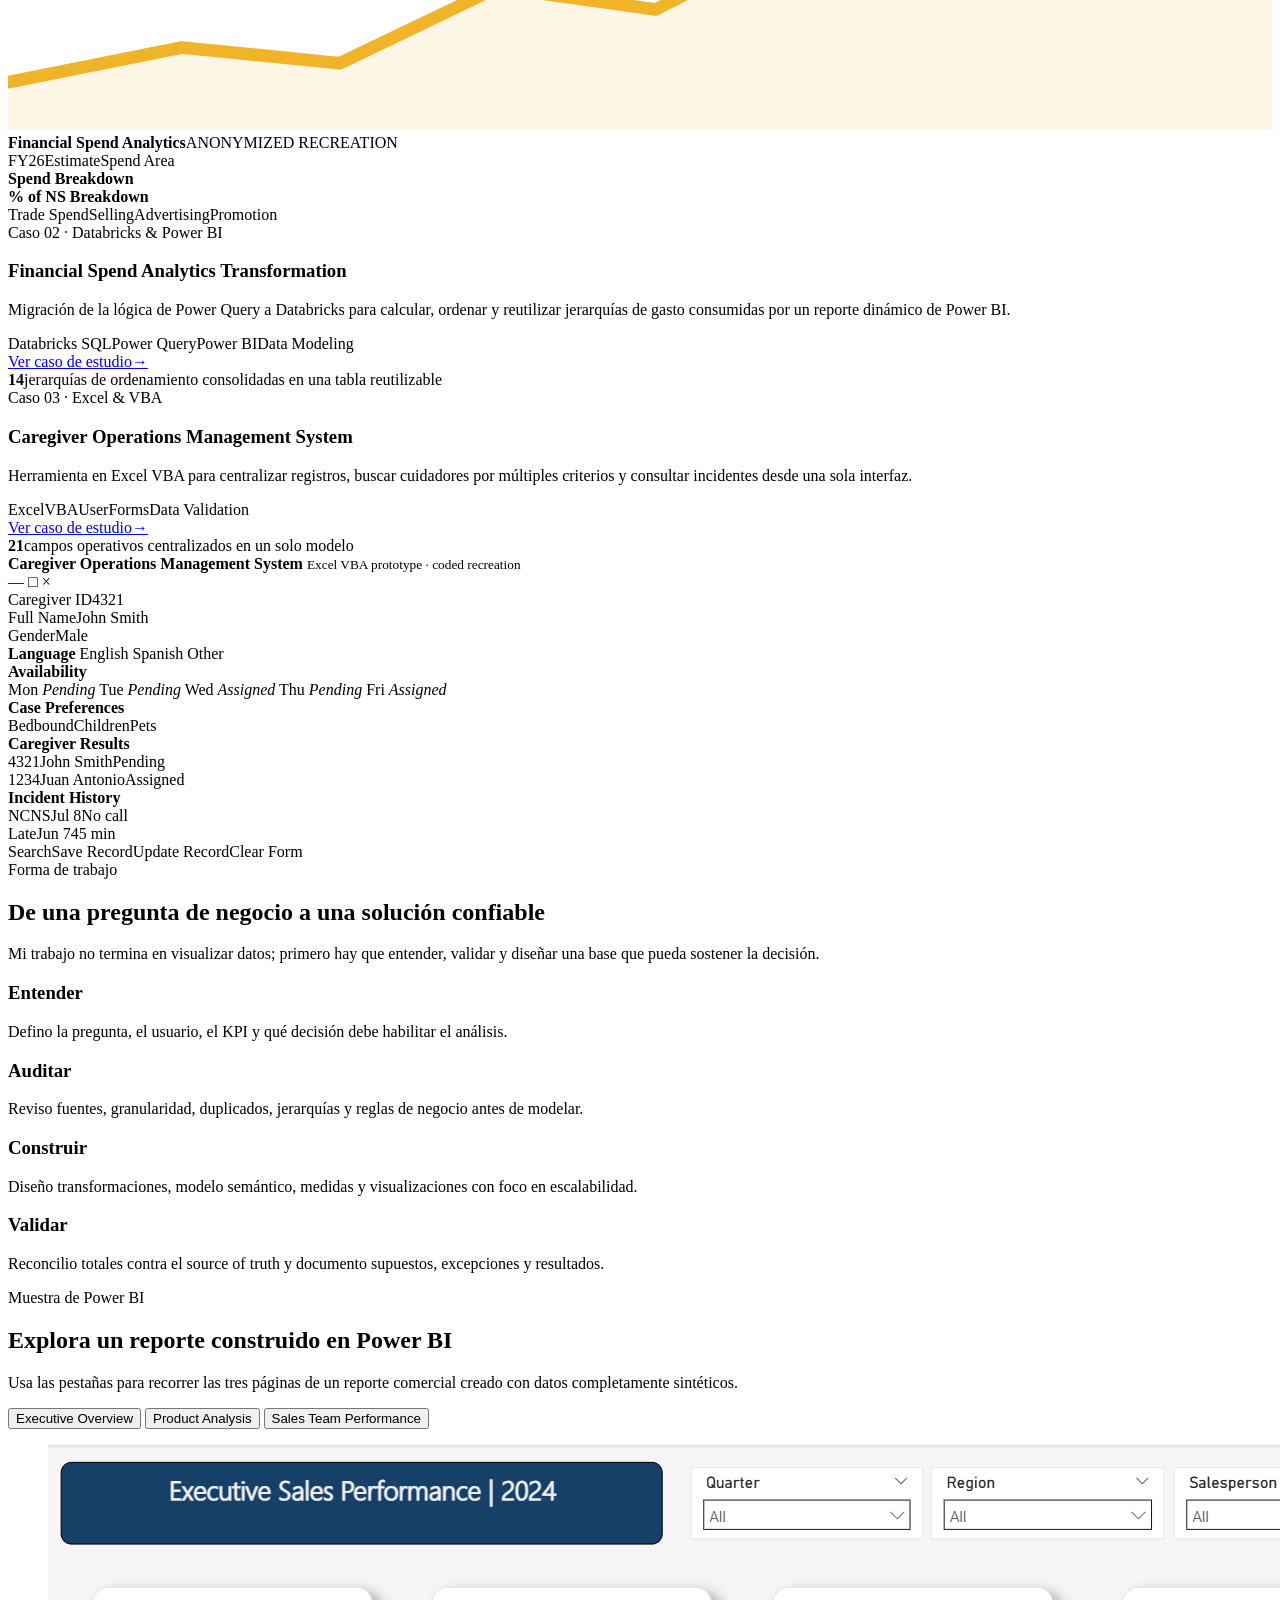
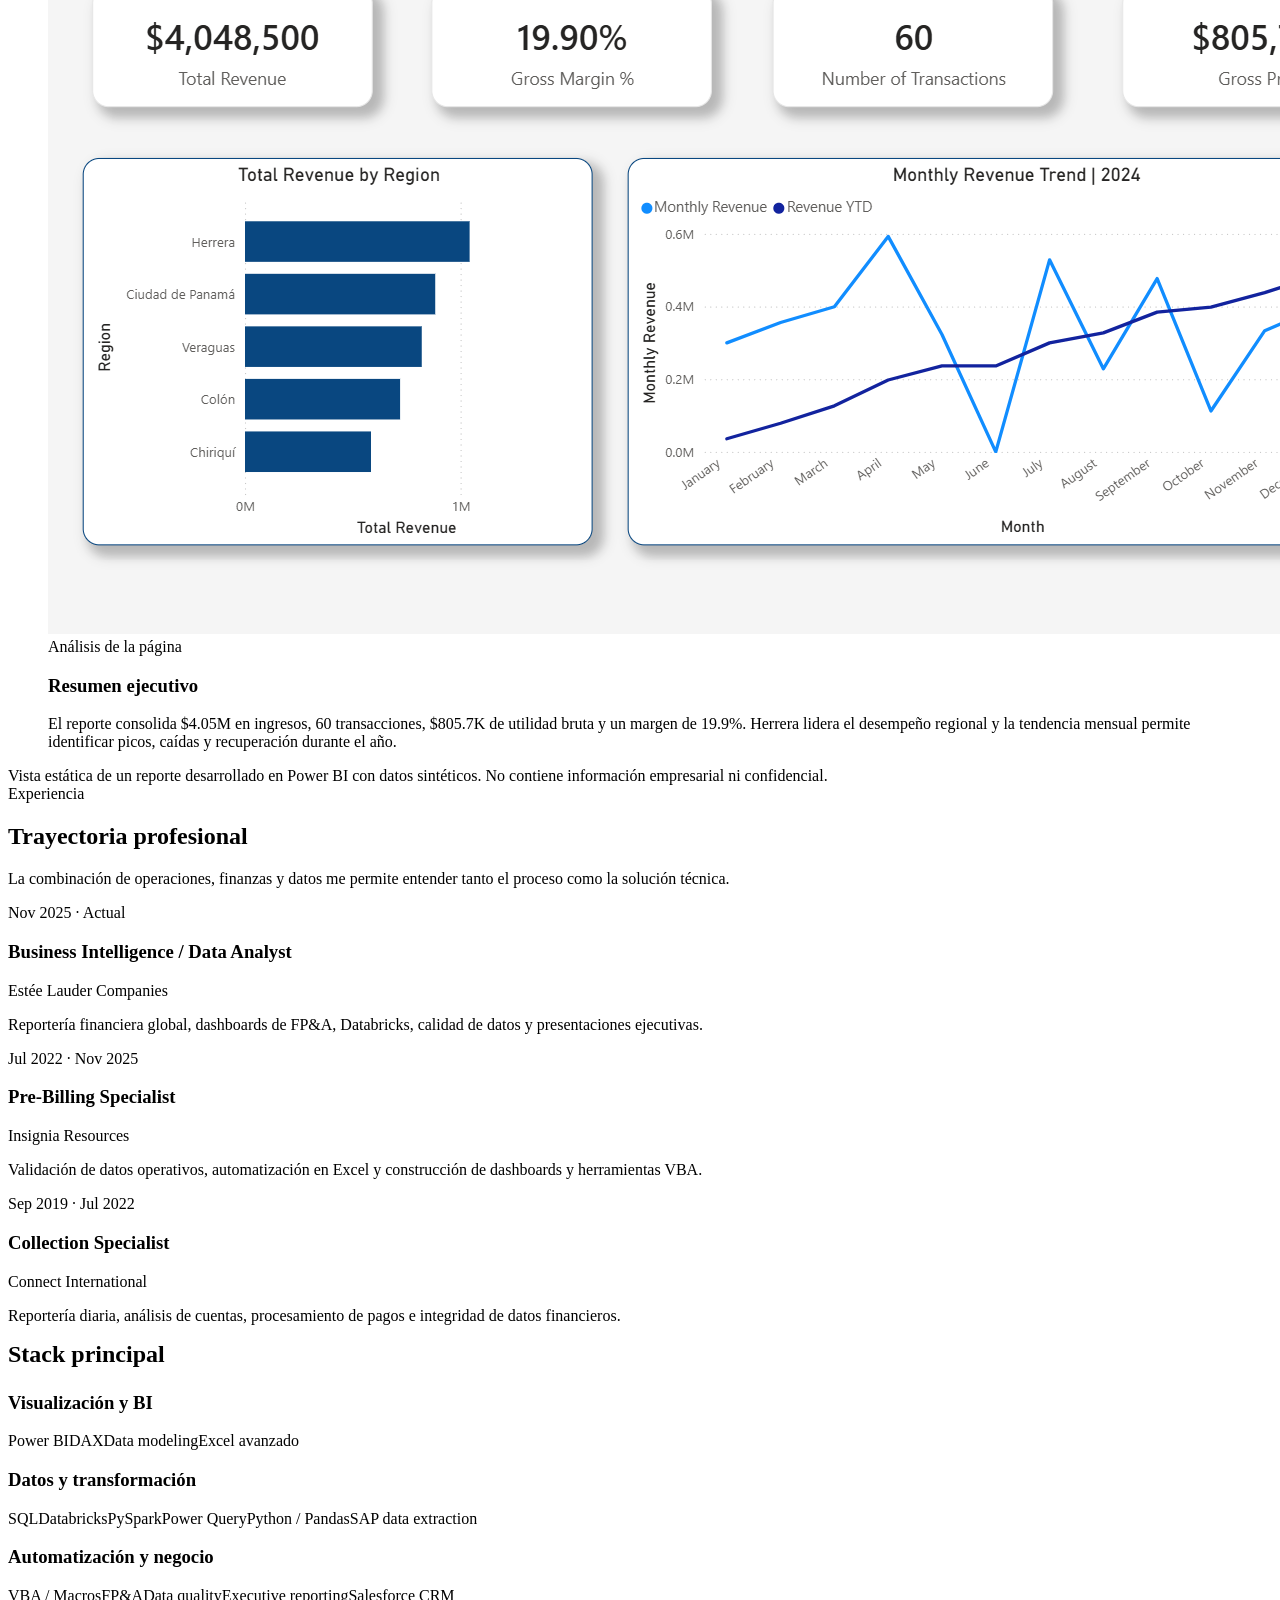
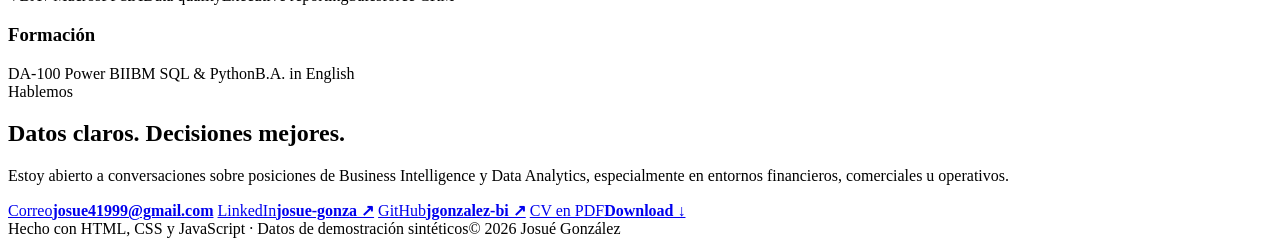
==== commit 021ad7b5: "Polish update" ====
--- a/index.html
+++ b/index.html
@@ -5,7 +5,7 @@
   <meta name="viewport" content="width=device-width,initial-scale=1">
   <meta name="description" content="Portafolio bilingüe de Josué González, analista de Business Intelligence y Datos con proyectos en Power BI, SQL, Databricks, Excel y automatización.">
   <meta name="theme-color" content="#0a0f16">
-  <title>Josué González — Business Intelligence &amp; Data Analytics</title>
+  <title>Josué González — Business Intelligence &amp; Data Analyst</title>
   
   <link rel="canonical" href="https://jgonzalez-bi.github.io/">
   <link rel="icon" type="image/svg+xml" href="assets/brand/favicon.svg">
@@ -15,7 +15,7 @@
 
   <meta property="og:site_name" content="Josué González — BI Portfolio">
   <meta property="og:type" content="website">
-  <meta property="og:title" content="Josué González — Business Intelligence &amp; Data Analytics">
+  <meta property="og:title" content="Josué González — Business Intelligence &amp; Data Analyst">
   <meta property="og:description" content="Portafolio bilingüe de Josué González, analista de Business Intelligence y Datos con proyectos en Power BI, SQL, Databricks, Excel y automatización.">
   <meta property="og:url" content="https://jgonzalez-bi.github.io/">
   <meta property="og:image" content="https://jgonzalez-bi.github.io/assets/brand/social-preview.png">
@@ -23,12 +23,51 @@
   <meta property="og:image:type" content="image/png">
   <meta property="og:image:width" content="1200">
   <meta property="og:image:height" content="630">
-  <meta property="og:image:alt" content="Josué González — Business Intelligence and Data Analytics Portfolio">
+  <meta property="og:image:alt" content="Josué González — Business Intelligence and Data Analyst Portfolio">
 
   <meta name="twitter:card" content="summary_large_image">
-  <meta name="twitter:title" content="Josué González — Business Intelligence &amp; Data Analytics">
+  <meta name="twitter:title" content="Josué González — Business Intelligence &amp; Data Analyst">
   <meta name="twitter:description" content="Portafolio bilingüe de Josué González, analista de Business Intelligence y Datos con proyectos en Power BI, SQL, Databricks, Excel y automatización.">
   <meta name="twitter:image" content="https://jgonzalez-bi.github.io/assets/brand/social-preview.png">
+
+  <script type="application/ld+json">
+{
+  "@context": "https://schema.org",
+  "@type": "Person",
+  "name": "Josué González",
+  "url": "https://jgonzalez-bi.github.io/",
+  "image": "https://jgonzalez-bi.github.io/assets/brand/social-preview.png",
+  "jobTitle": "Business Intelligence & Data Analyst",
+  "homeLocation": {
+    "@type": "Place",
+    "name": "Panamá"
+  },
+  "alumniOf": {
+    "@type": "CollegeOrUniversity",
+    "name": "Universidad de Panamá"
+  },
+  "sameAs": [
+    "https://www.linkedin.com/in/josue-gonza/",
+    "https://github.com/jgonzalez-bi"
+  ],
+  "knowsAbout": [
+    "Power BI",
+    "DAX",
+    "Data Modeling",
+    "SQL",
+    "Databricks",
+    "PySpark",
+    "Excel",
+    "Power Query",
+    "VBA",
+    "FP&A",
+    "Data Quality",
+    "Executive Reporting",
+    "Salesforce CRM",
+    "SAP Data Extraction"
+  ]
+}
+  </script>
   <link rel="preconnect" href="https://fonts.googleapis.com">
   <link rel="preconnect" href="https://fonts.gstatic.com" crossorigin>
   <link href="https://fonts.googleapis.com/css2?family=Bricolage+Grotesque:opsz,wght@12..96,500;12..96,700;12..96,800&family=IBM+Plex+Mono:wght@400;500;600&family=IBM+Plex+Sans:wght@400;500;600&display=swap" rel="stylesheet">
@@ -107,7 +146,7 @@
     <div class="wrap metric-grid reveal">
       <div class="metric-item"><strong>6</strong><span data-i18n="metrics.regions">regiones validadas en reportería global</span></div>
       <div class="metric-item"><strong>20+</strong><span data-i18n="metrics.views">vistas en un dashboard financiero</span></div>
-      <div class="metric-item"><strong>10h</strong><span data-i18n="metrics.hours">horas semanales recuperadas</span></div>
+      <div class="metric-item"><strong>10+</strong><span data-i18n="metrics.hours">horas semanales ahorradas</span></div>
       <div class="metric-item"><strong>+30%</strong><span data-i18n="metrics.efficiency">mejora en eficiencia operativa</span></div>
     </div>
   </section>
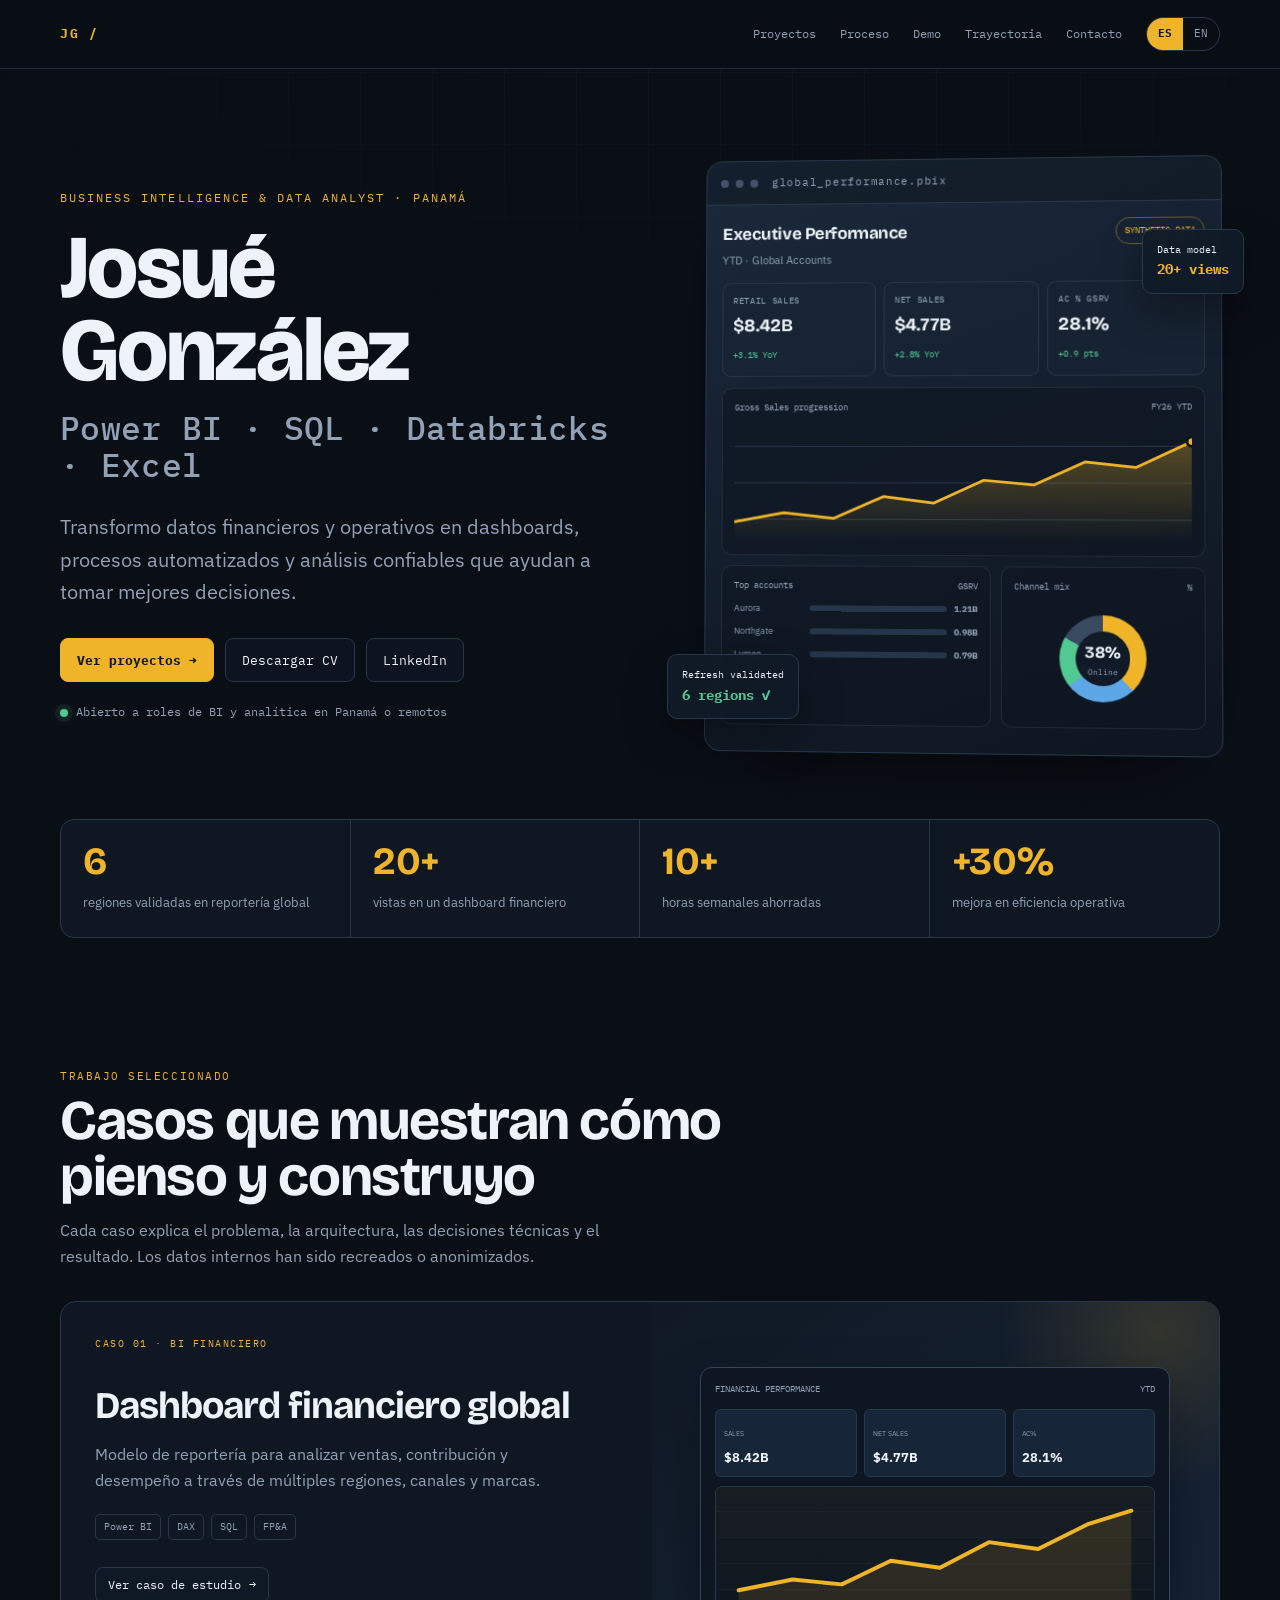
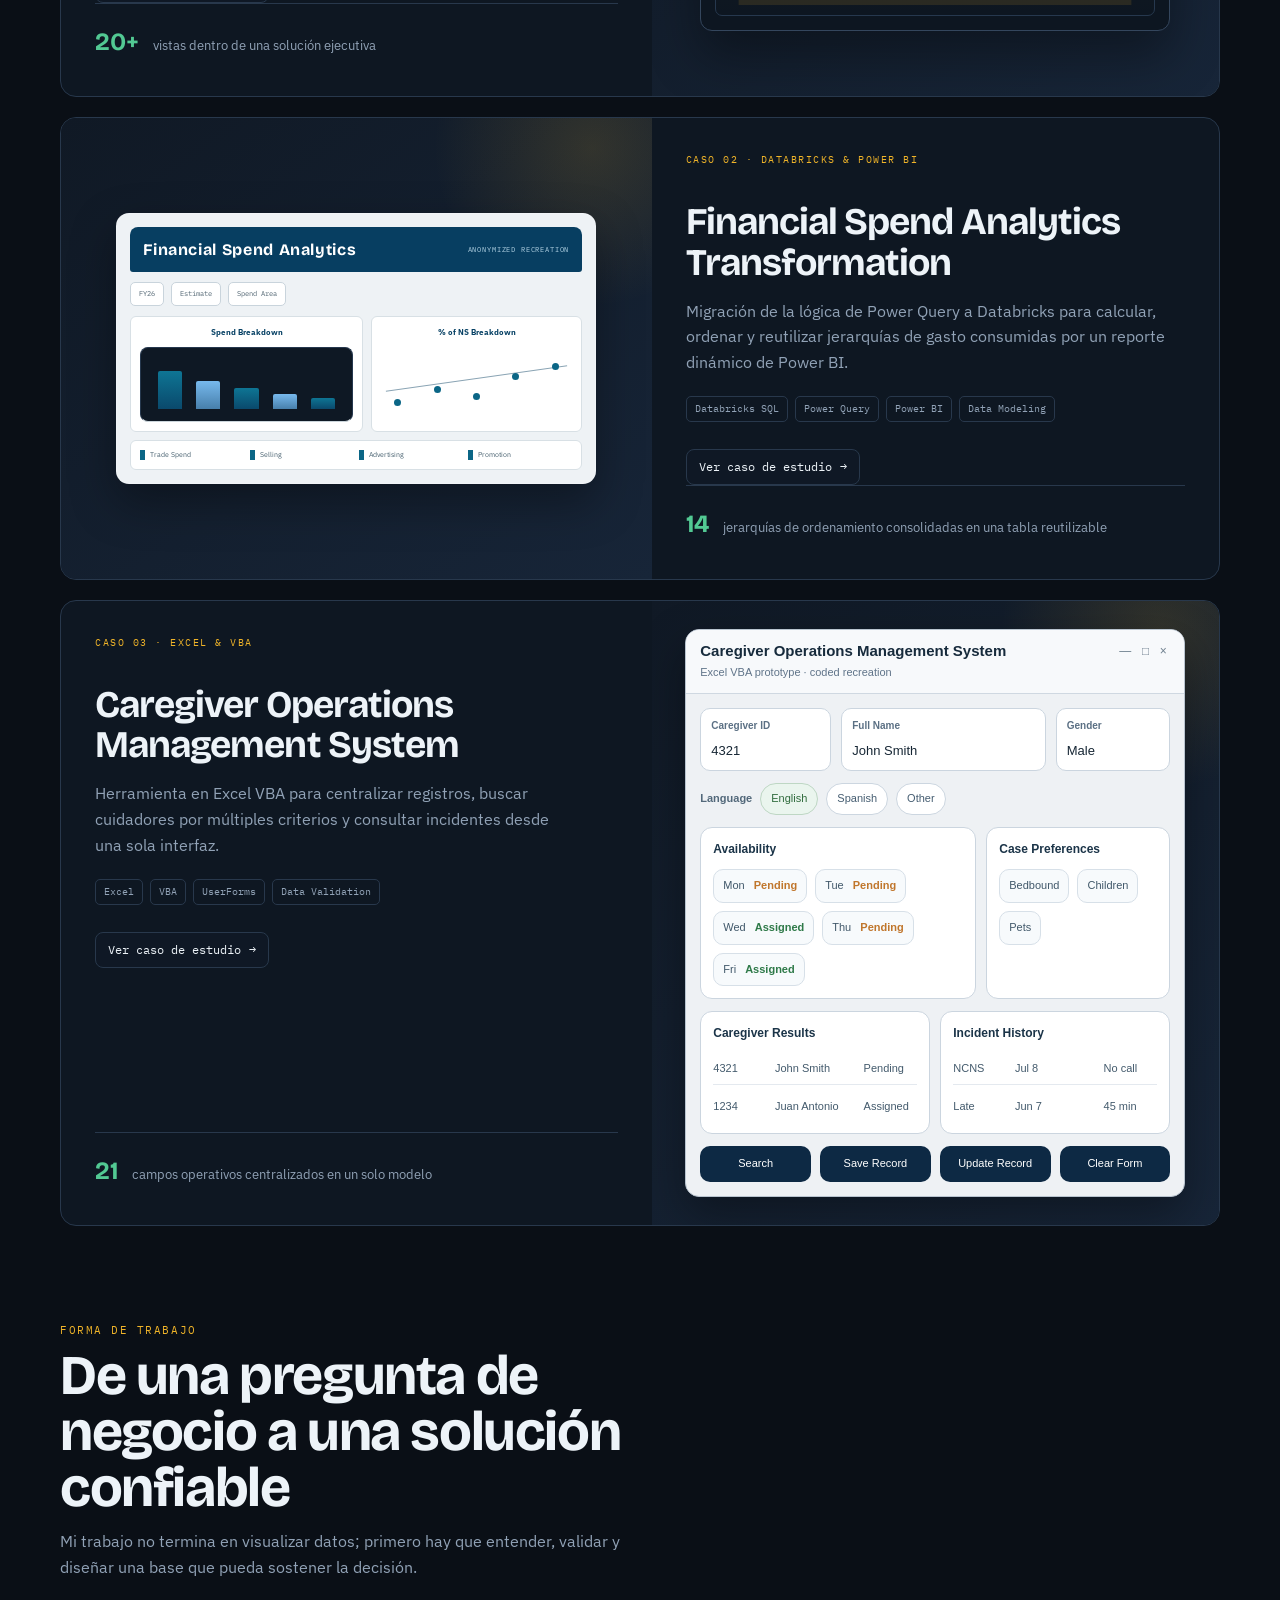
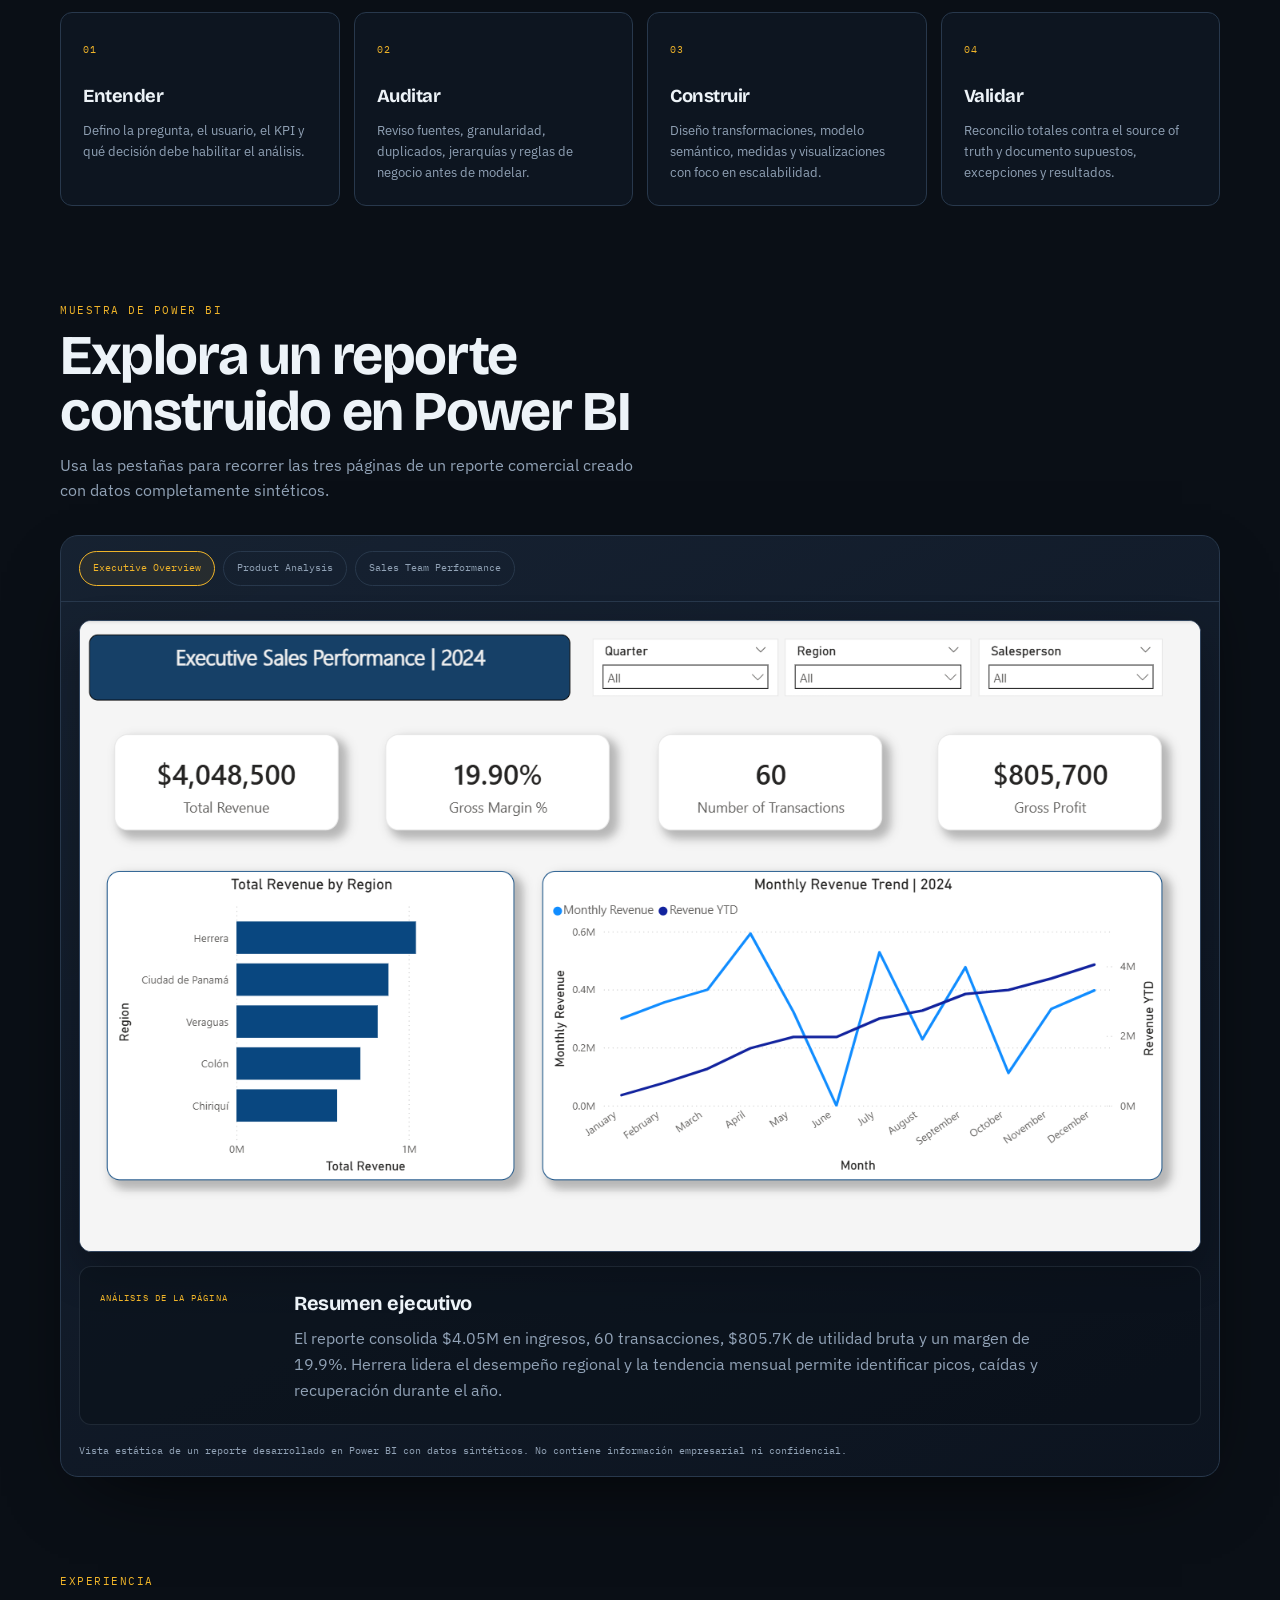
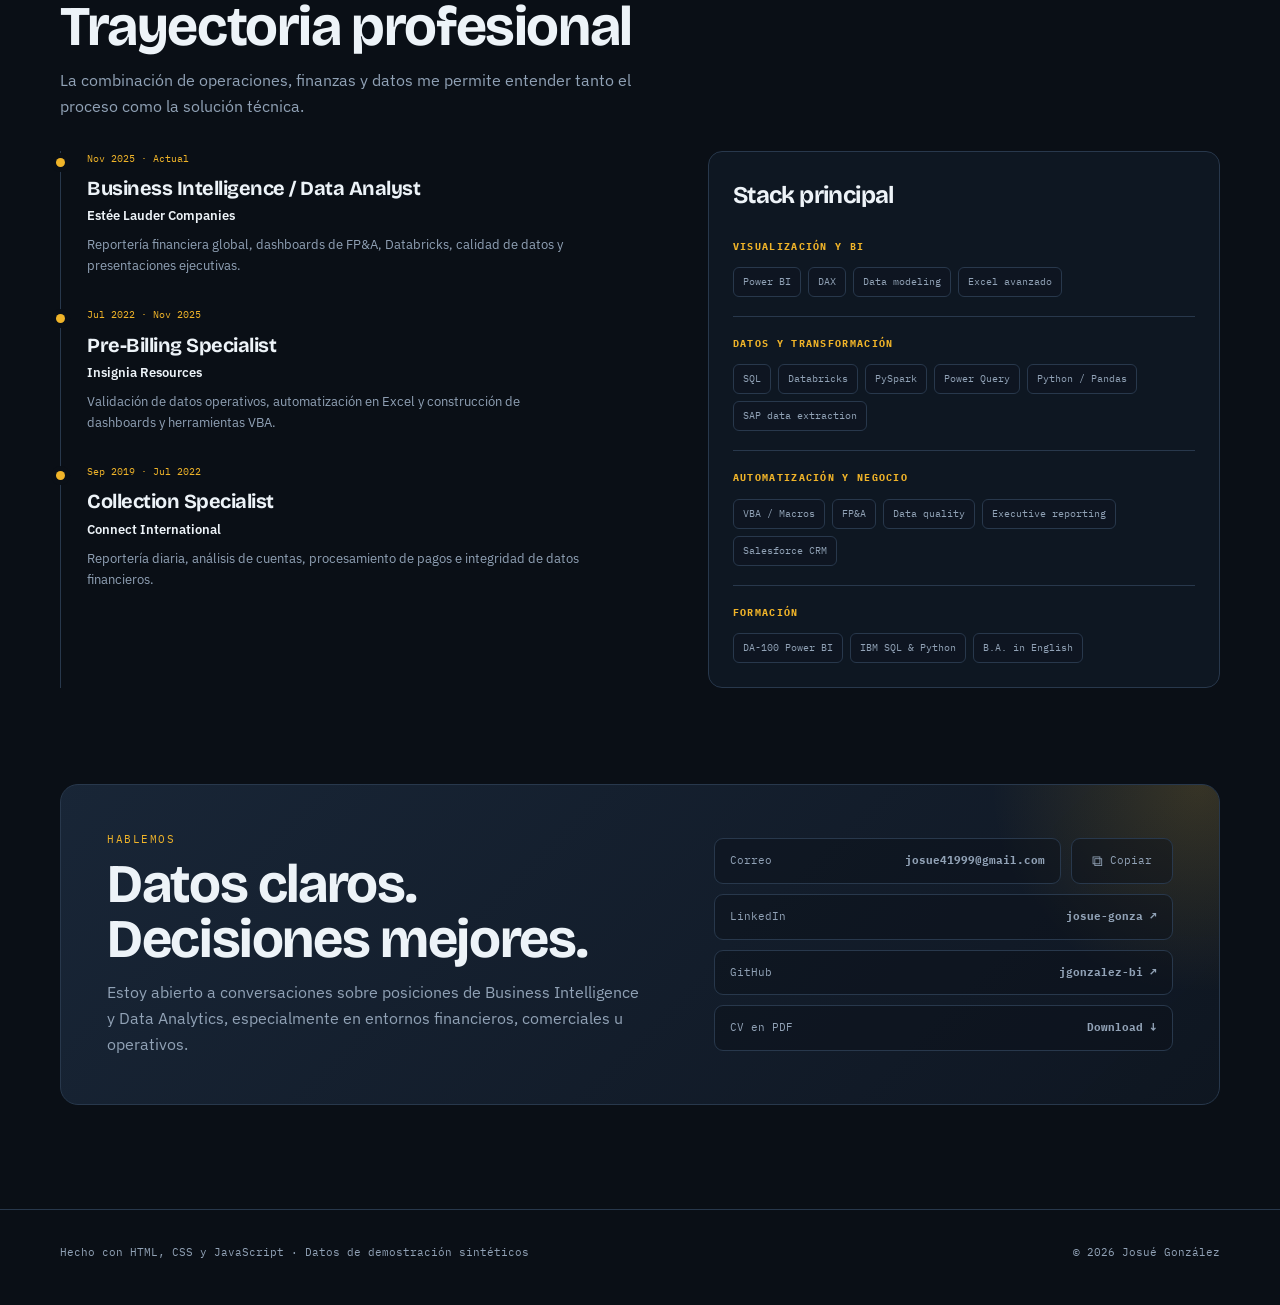
==== commit 6c2272ed: "Accessibility updates" ====
--- a/index.html
+++ b/index.html
@@ -315,7 +315,7 @@
         <div class="report-stage">
           <figure class="report-panel" id="panel-executive" role="tabpanel" aria-labelledby="tab-executive" data-report-panel="executive">
             <div class="report-image-frame">
-              <img src="executive-overview.png" alt="Executive Overview page of a synthetic commercial Power BI report" loading="lazy">
+              <img src="executive-overview.png" alt="Executive Overview page of a synthetic commercial Power BI report" width="1404" height="789" loading="lazy" decoding="async">
             </div>
             <figcaption class="report-insight">
               <div class="report-insight-label" data-i18n="demo.insight.label">Análisis de la página</div>
@@ -328,7 +328,7 @@
 
           <figure class="report-panel" id="panel-product" role="tabpanel" aria-labelledby="tab-product" data-report-panel="product" hidden>
             <div class="report-image-frame">
-              <img src="product-analysis.png" alt="Product Analysis page of a synthetic commercial Power BI report" loading="lazy">
+              <img src="product-analysis.png" alt="Product Analysis page of a synthetic commercial Power BI report" width="1406" height="789" loading="lazy" decoding="async">
             </div>
             <figcaption class="report-insight">
               <div class="report-insight-label" data-i18n="demo.insight.label">Análisis de la página</div>
@@ -341,7 +341,7 @@
 
           <figure class="report-panel" id="panel-sales" role="tabpanel" aria-labelledby="tab-sales" data-report-panel="sales" hidden>
             <div class="report-image-frame">
-              <img src="sales-team-performance.png" alt="Sales Team Performance page of a synthetic commercial Power BI report" loading="lazy">
+              <img src="sales-team-performance.png" alt="Sales Team Performance page of a synthetic commercial Power BI report" width="1407" height="788" loading="lazy" decoding="async">
             </div>
             <figcaption class="report-insight">
               <div class="report-insight-label" data-i18n="demo.insight.label">Análisis de la página</div>
@@ -382,7 +382,13 @@
     <div class="wrap contact-card reveal">
       <div><div class="section-kicker" data-i18n="contact.kicker">Hablemos</div><h2 data-i18n="contact.title">Datos claros. Decisiones mejores.</h2><p data-i18n="contact.desc">Estoy abierto a conversaciones sobre posiciones de Business Intelligence y Data Analytics, especialmente en entornos financieros, comerciales u operativos.</p></div>
       <div class="contact-links">
-        <a class="contact-link" href="mailto:josue41999@gmail.com"><span data-i18n="contact.mail">Correo</span><b>josue41999@gmail.com</b></a>
+        <div class="contact-email-row">
+          <a class="contact-link" href="mailto:josue41999@gmail.com"><span data-i18n="contact.mail">Correo</span><b>josue41999@gmail.com</b></a>
+          <button class="copy-email-button" type="button" data-copy-email="josue41999@gmail.com" aria-label="Copiar dirección de correo" title="Copiar dirección de correo">
+            <span class="copy-email-icon" aria-hidden="true">⧉</span>
+            <span data-copy-label data-i18n="contact.copy">Copiar</span>
+          </button>
+        </div>
         <a class="contact-link" href="https://www.linkedin.com/in/josue-gonza/" target="_blank" rel="noopener"><span>LinkedIn</span><b>josue-gonza ↗</b></a>
         <a class="contact-link" href="https://github.com/jgonzalez-bi" target="_blank" rel="noopener"><span>GitHub</span><b>jgonzalez-bi ↗</b></a>
         <a class="contact-link" data-cv-home href="cv/Josue_Gonzalez_CV_ES.pdf" download><span data-i18n="contact.cv">CV en PDF</span><b>Download ↓</b></a>
@@ -391,6 +397,10 @@
   </section>
 </main>
 <footer><div class="wrap footer-row"><span data-i18n="footer">Hecho con HTML, CSS y JavaScript · Datos de demostración sintéticos</span><span>© 2026 Josué González</span></div></footer>
+<button class="back-to-top" type="button" data-back-to-top title="Volver arriba">
+  <span aria-hidden="true">↑</span>
+  <span class="sr-only" data-i18n="nav.top">Volver arriba</span>
+</button>
 <script src="assets/js/main.js"></script>
 </body>
 </html>
--- a/assets/css/styles.css
+++ b/assets/css/styles.css
@@ -0,0 +1,607 @@
+:root{
+  --bg:#0a0f16;
+  --bg-soft:#0e1520;
+  --panel:#111b28;
+  --panel-2:#172333;
+  --panel-3:#1b2a3c;
+  --line:#28384c;
+  --line-soft:rgba(132,151,174,.16);
+  --text:#edf3f8;
+  --muted:#91a2b6;
+  --muted-2:#708398;
+  --accent:#f0b429;
+  --accent-2:#ffd978;
+  --positive:#52c993;
+  --negative:#f0646a;
+  --blue:#5ea7e6;
+  --violet:#a78bfa;
+  --display:'Bricolage Grotesque','Segoe UI',sans-serif;
+  --sans:'IBM Plex Sans','Segoe UI',sans-serif;
+  --mono:'IBM Plex Mono',ui-monospace,SFMono-Regular,Consolas,monospace;
+  --max:1160px;
+  --shadow:0 28px 80px -38px rgba(0,0,0,.95);
+}
+*{box-sizing:border-box}
+html{scroll-behavior:smooth;background:var(--bg)}
+body{margin:0;background:var(--bg);color:var(--text);font-family:var(--sans);font-size:16px;line-height:1.62;-webkit-font-smoothing:antialiased}
+body::before{content:"";position:fixed;inset:0;z-index:0;pointer-events:none;background-image:linear-gradient(rgba(76,96,120,.16) 1px,transparent 1px),linear-gradient(90deg,rgba(76,96,120,.16) 1px,transparent 1px);background-size:72px 72px;mask-image:radial-gradient(ellipse 80% 55% at 55% -5%,#000 10%,transparent 78%);opacity:.65}
+a{color:inherit}
+button,a{touch-action:manipulation}
+button{font:inherit}
+:focus-visible{outline:2px solid var(--accent);outline-offset:3px;border-radius:5px}
+.wrap{width:min(var(--max),calc(100% - 44px));margin-inline:auto;position:relative;z-index:1}
+.mono{font-family:var(--mono)}
+.muted{color:var(--muted)}
+.accent{color:var(--accent)}
+.sr-only{position:absolute!important;width:1px;height:1px;padding:0;margin:-1px;overflow:hidden;clip:rect(0,0,0,0);white-space:nowrap;border:0}
+
+/* Header */
+.site-header{position:sticky;top:0;z-index:100;background:rgba(10,15,22,.78);border-bottom:1px solid rgba(40,56,76,.72);backdrop-filter:blur(18px)}
+.nav{height:68px;display:flex;align-items:center;gap:24px}
+.brand{font-family:var(--mono);font-weight:700;letter-spacing:.14em;color:var(--accent);text-decoration:none;font-size:13px;white-space:nowrap}
+.nav-links{display:flex;gap:24px;margin-left:auto;align-items:center}
+.nav-links a{font-family:var(--mono);font-size:12px;text-decoration:none;color:var(--muted);transition:color .2s ease}
+.nav-links a:hover{color:var(--text)}
+.lang{display:flex;border:1px solid var(--line);border-radius:999px;overflow:hidden}
+.lang button{border:0;background:transparent;color:var(--muted);font-family:var(--mono);font-size:11px;padding:7px 11px;cursor:pointer}
+.lang button[aria-pressed="true"]{background:var(--accent);color:#111820;font-weight:700}
+.mobile-menu{display:none;margin-left:auto;border:1px solid var(--line);background:var(--panel);color:var(--text);border-radius:8px;padding:7px 10px;cursor:pointer}
+
+/* Buttons */
+.actions{display:flex;flex-wrap:wrap;gap:11px;align-items:center}
+.btn{display:inline-flex;align-items:center;justify-content:center;gap:8px;min-height:44px;padding:10px 16px;border-radius:8px;text-decoration:none;font-family:var(--mono);font-size:12.5px;border:1px solid var(--line);transition:transform .2s,border-color .2s,background .2s,color .2s}
+.btn:hover{transform:translateY(-2px);border-color:#4c6684}
+.btn.primary{background:var(--accent);border-color:var(--accent);color:#101720;font-weight:700}
+.btn.primary:hover{background:var(--accent-2);border-color:var(--accent-2)}
+.btn.ghost{background:rgba(17,27,40,.55)}
+.btn.small{min-height:36px;padding:7px 12px;font-size:11.5px}
+.arrow{transition:transform .2s}.btn:hover .arrow{transform:translateX(3px)}
+
+/* Hero */
+.hero{padding:88px 0 42px}
+.hero-grid{display:grid;grid-template-columns:minmax(0,1.05fr) minmax(420px,.95fr);gap:70px;align-items:center}
+.eyebrow{margin:0 0 18px;font-family:var(--mono);font-size:12px;letter-spacing:.17em;text-transform:uppercase;color:var(--accent)}
+h1,h2,h3{font-family:var(--display);letter-spacing:-.025em}
+h1{margin:0;font-size:clamp(3rem,7vw,5.6rem);line-height:.93;font-weight:800;max-width:850px}
+.hero-role{display:block;color:var(--muted);font-size:.37em;line-height:1.1;letter-spacing:.01em;margin-top:18px;font-family:var(--mono);font-weight:500}
+.hero-lede{font-size:clamp(1.02rem,1.9vw,1.25rem);color:var(--muted);max-width:57ch;margin:28px 0 30px}
+.availability{display:flex;align-items:center;gap:8px;margin-top:21px;color:var(--muted);font-family:var(--mono);font-size:11.5px}
+.status-dot{width:8px;height:8px;border-radius:50%;background:var(--positive);box-shadow:0 0 0 5px rgba(82,201,147,.10)}
+
+/* Hero dashboard */
+.hero-visual{position:relative;min-height:470px}
+.dash-window{position:relative;border:1px solid var(--line);border-radius:16px;background:linear-gradient(160deg,rgba(27,42,60,.95),rgba(13,21,32,.96));box-shadow:var(--shadow);overflow:hidden;transform:perspective(1200px) rotateY(-3deg) rotateX(1deg)}
+.window-bar{height:44px;border-bottom:1px solid var(--line);display:flex;align-items:center;padding:0 14px;gap:7px;background:rgba(6,10,16,.30)}
+.window-dot{width:8px;height:8px;border-radius:50%;background:#435268}.window-title{font-family:var(--mono);font-size:10.5px;color:var(--muted);margin-left:7px;letter-spacing:.07em}
+.dash-body{padding:16px}
+.dash-head{display:flex;justify-content:space-between;gap:18px;align-items:flex-start;margin-bottom:14px}
+.dash-head h3{font-size:17px;margin:0 0 4px}.dash-head p{margin:0;color:var(--muted);font-size:11px}
+.pill{font-family:var(--mono);font-size:9px;border:1px solid rgba(240,180,41,.4);color:var(--accent);border-radius:999px;padding:5px 8px;white-space:nowrap}
+.visual-kpis{display:grid;grid-template-columns:repeat(3,1fr);gap:8px;margin-bottom:11px}
+.visual-kpi{border:1px solid var(--line-soft);background:rgba(24,36,52,.7);border-radius:9px;padding:10px}
+.visual-kpi small{display:block;color:var(--muted);font-family:var(--mono);font-size:8.5px;text-transform:uppercase;letter-spacing:.08em}.visual-kpi b{display:block;font-family:var(--display);font-size:18px;margin-top:4px}.visual-kpi i{font-style:normal;font-family:var(--mono);font-size:8.5px;color:var(--positive)}
+.chart-card{border:1px solid var(--line-soft);background:rgba(13,21,32,.58);border-radius:10px;padding:12px;margin-bottom:10px}
+.chart-top{display:flex;justify-content:space-between;align-items:center;margin-bottom:8px}.chart-top span{font-family:var(--mono);font-size:9px;color:var(--muted)}
+.spark{width:100%;height:120px;display:block}.spark .grid{stroke:#2a3b50;stroke-width:1}.spark .area{fill:url(#areaFill)}.spark .line{fill:none;stroke:var(--accent);stroke-width:3;stroke-linecap:round;stroke-linejoin:round}.spark .point{fill:var(--accent);stroke:#0a0f16;stroke-width:3}
+.visual-bottom{display:grid;grid-template-columns:1.15fr .85fr;gap:10px}
+.bar-row{display:grid;grid-template-columns:70px 1fr auto;gap:7px;align-items:center;margin:9px 0;font-size:8.5px;color:var(--muted)}
+.bar-track{height:6px;background:#25364a;border-radius:999px;overflow:hidden}.bar-fill{height:100%;background:linear-gradient(90deg,var(--accent),var(--accent-2));border-radius:999px}
+.donut-wrap{display:grid;place-items:center;height:112px;position:relative}.donut{width:86px;height:86px;border-radius:50%;background:conic-gradient(var(--accent) 0 38%,var(--blue) 38% 64%,var(--positive) 64% 83%,#384a60 83% 100%);position:relative}.donut::after{content:"";position:absolute;inset:16px;background:var(--panel);border-radius:50%}.donut-label{position:absolute;z-index:2;text-align:center;font-family:var(--mono);font-size:8px;color:var(--muted)}.donut-label b{display:block;color:var(--text);font-size:16px;font-family:var(--display)}
+.float-card{position:absolute;border:1px solid var(--line);background:rgba(17,27,40,.93);border-radius:10px;box-shadow:0 18px 42px rgba(0,0,0,.35);padding:12px 14px;font-family:var(--mono);font-size:10px;backdrop-filter:blur(8px)}
+.float-card strong{color:var(--positive);font-size:14px}.float-card.a{left:-35px;bottom:34px}.float-card.b{right:-24px;top:72px}.float-card.b strong{color:var(--accent)}
+
+/* Metrics */
+.metrics{padding:24px 0 48px}
+.metric-grid{display:grid;grid-template-columns:repeat(4,1fr);border:1px solid var(--line);border-radius:14px;background:rgba(17,27,40,.72);overflow:hidden}
+.metric-item{padding:22px;border-right:1px solid var(--line)}.metric-item:last-child{border-right:0}
+.metric-item strong{display:block;font-family:var(--display);font-size:clamp(1.8rem,3vw,2.6rem);line-height:1;color:var(--accent);margin-bottom:8px}.metric-item span{color:var(--muted);font-size:13px}
+
+/* Sections */
+.section{padding:82px 0 14px}
+.section-head{display:flex;align-items:flex-end;justify-content:space-between;gap:28px;margin-bottom:31px}
+.section-title-wrap{max-width:680px}.section-kicker{font-family:var(--mono);font-size:11px;color:var(--accent);letter-spacing:.14em;text-transform:uppercase;margin-bottom:8px}.section h2{font-size:clamp(2rem,4.6vw,3.5rem);line-height:1;margin:0 0 13px}.section-sub{margin:0;color:var(--muted);max-width:60ch}
+
+/* Projects */
+.projects-grid{display:grid;gap:20px}
+.project-card{display:grid;grid-template-columns:1.02fr .98fr;min-height:390px;border:1px solid var(--line);border-radius:16px;overflow:hidden;background:rgba(17,27,40,.74);transition:transform .25s,border-color .25s,box-shadow .25s}
+.project-card:hover{transform:translateY(-3px);border-color:#3b526f;box-shadow:var(--shadow)}
+.project-content{padding:34px;display:flex;flex-direction:column;align-items:flex-start}
+.project-index{font-family:var(--mono);font-size:10px;color:var(--accent);letter-spacing:.15em;text-transform:uppercase;margin-bottom:34px}
+.project-content h3{font-size:clamp(1.5rem,3.5vw,2.35rem);line-height:1.08;margin:0 0 15px}.project-content p{color:var(--muted);margin:0 0 20px;max-width:48ch}
+.tag-row{display:flex;flex-wrap:wrap;gap:7px;margin-bottom:27px}.tag{font-family:var(--mono);font-size:10px;color:var(--muted);border:1px solid var(--line);border-radius:5px;padding:4px 8px}
+.project-stat{margin-top:auto;padding-top:18px;border-top:1px solid var(--line);width:100%;display:flex;gap:14px;align-items:baseline}.project-stat b{font-family:var(--display);font-size:1.55rem;color:var(--positive)}.project-stat span{color:var(--muted);font-size:12.5px}
+.project-visual{background:linear-gradient(145deg,#101925,#172538);padding:28px;display:grid;place-items:center;min-width:0;position:relative;overflow:hidden}
+.project-visual::before{content:"";position:absolute;width:320px;height:320px;border-radius:50%;background:radial-gradient(circle,rgba(240,180,41,.14),transparent 70%);top:-130px;right:-100px}
+.mini-report{width:100%;max-width:470px;border:1px solid #34465d;background:#0d1621;border-radius:12px;padding:14px;box-shadow:0 24px 50px rgba(0,0,0,.35);position:relative;z-index:1}
+.mini-top{display:flex;justify-content:space-between;align-items:center;margin-bottom:12px}.mini-top span{font-family:var(--mono);font-size:9px;color:var(--muted)}
+.mini-kpis{display:grid;grid-template-columns:repeat(3,1fr);gap:7px;margin-bottom:9px}.mini-kpi{background:#172538;border:1px solid #26384e;border-radius:6px;padding:8px}.mini-kpi small{font-size:7px;color:var(--muted);text-transform:uppercase}.mini-kpi b{display:block;font-size:13px;margin-top:3px}
+.mini-chart{height:130px;border:1px solid #26384e;border-radius:7px;background:linear-gradient(180deg,rgba(240,180,41,.05),transparent),repeating-linear-gradient(0deg,transparent 0 25px,rgba(62,82,107,.25) 26px);position:relative;overflow:hidden}.mini-chart svg{position:absolute;inset:10px;width:calc(100% - 20px);height:calc(100% - 20px)}
+.mini-bars{display:grid;grid-template-columns:repeat(6,1fr);align-items:end;gap:7px;height:126px;padding:12px;border:1px solid #26384e;border-radius:8px;background:#0e1824}.mini-bars i{display:block;background:linear-gradient(var(--accent-2),var(--accent));border-radius:4px 4px 0 0}.mini-bars i:nth-child(even){background:linear-gradient(#77b9ed,#477fab)}
+.pipeline{width:100%;max-width:500px;display:grid;grid-template-columns:1fr 40px 1fr 40px 1fr;align-items:center;position:relative;z-index:1}.node{border:1px solid #354a64;border-radius:10px;background:#111c2a;padding:16px;text-align:center}.node b{display:block;font-family:var(--mono);font-size:11px;color:var(--text);margin-bottom:5px}.node span{font-size:10px;color:var(--muted)}.pipe-arrow{text-align:center;color:var(--accent);font-size:22px}.pipeline-note{position:absolute;bottom:24px;right:28px;font-family:var(--mono);font-size:9px;color:var(--positive);border:1px solid rgba(82,201,147,.35);padding:6px 8px;border-radius:6px;background:rgba(16,30,28,.75)}
+.vba-ui{width:100%;max-width:470px;border:1px solid #34465d;border-radius:12px;background:#f1f3f6;color:#17202b;overflow:hidden;position:relative;z-index:1;box-shadow:0 24px 50px rgba(0,0,0,.35)}.vba-title{height:34px;background:#1f6e43;color:#fff;padding:7px 12px;font-family:var(--mono);font-size:9px}.vba-body{display:grid;grid-template-columns:120px 1fr;min-height:230px}.vba-side{background:#e6ebef;border-right:1px solid #cbd3da;padding:12px}.vba-side span{display:block;font-size:9px;padding:7px 8px;border-radius:4px;margin-bottom:5px}.vba-side span.active{background:#d3e7da;color:#195b39;font-weight:700}.vba-main{padding:16px}.vba-main h4{font-size:15px;margin:0 0 12px}.form-grid{display:grid;grid-template-columns:1fr 1fr;gap:9px}.fake-input{height:31px;border:1px solid #c3ccd5;border-radius:4px;background:white;padding:7px;font-size:8px;color:#667380}.fake-input.wide{grid-column:1/-1}.fake-table{margin-top:13px;border:1px solid #c8d0d8;border-radius:4px;overflow:hidden}.fake-row{display:grid;grid-template-columns:1.2fr .8fr 1fr;font-size:7.5px}.fake-row span{padding:6px;border-right:1px solid #d6dde3;border-bottom:1px solid #d6dde3}.fake-row.head{font-weight:700;background:#dfe6eb}
+
+/* Process */
+.process-grid{display:grid;grid-template-columns:repeat(4,1fr);gap:14px;counter-reset:step}
+.process-card{counter-increment:step;border:1px solid var(--line);border-radius:12px;background:rgba(17,27,40,.62);padding:22px;position:relative}.process-card::before{content:"0" counter(step);font-family:var(--mono);font-size:10px;color:var(--accent);letter-spacing:.12em}.process-card h3{font-size:1.15rem;margin:21px 0 8px}.process-card p{font-size:13px;color:var(--muted);margin:0}
+
+/* Demo */
+.demo-shell{border:1px solid var(--line);border-radius:16px;background:linear-gradient(155deg,rgba(23,35,51,.96),rgba(13,21,32,.94));overflow:hidden;box-shadow:var(--shadow)}
+.demo-toolbar{display:flex;align-items:center;justify-content:space-between;gap:18px;padding:16px 18px;border-bottom:1px solid var(--line)}.demo-toolbar h3{font-size:1rem;margin:0}.demo-tabs{display:flex;flex-wrap:wrap;gap:7px}.demo-tab{border:1px solid var(--line);background:transparent;color:var(--muted);border-radius:999px;padding:6px 10px;font-family:var(--mono);font-size:9.5px;cursor:pointer}.demo-tab[aria-pressed="true"]{border-color:var(--accent);color:var(--accent);background:rgba(240,180,41,.08)}
+.demo-main{padding:18px}.demo-kpis{display:grid;grid-template-columns:repeat(6,1fr);gap:10px;margin-bottom:12px}.demo-kpi{border:1px solid var(--line-soft);background:rgba(17,27,40,.72);border-radius:9px;padding:12px}.demo-kpi small{font-family:var(--mono);font-size:8px;color:var(--muted);text-transform:uppercase}.demo-kpi strong{display:block;font-family:var(--display);font-size:1.35rem;margin:5px 0 1px}.demo-kpi i{font-style:normal;font-family:var(--mono);font-size:9px;color:var(--positive)}.demo-kpi i.down{color:var(--negative)}
+.demo-grid{display:grid;grid-template-columns:1.35fr .65fr;gap:12px}.demo-panel{border:1px solid var(--line-soft);border-radius:10px;background:rgba(10,16,24,.44);padding:15px}.demo-panel h4{font-family:var(--mono);font-size:9px;text-transform:uppercase;letter-spacing:.1em;color:var(--muted);margin:0 0 14px}.rank-row{display:grid;grid-template-columns:minmax(80px,1fr) 2fr auto;gap:10px;align-items:center;margin:10px 0;font-size:11px}.rank-track{height:7px;border-radius:999px;background:#25354a;overflow:hidden}.rank-track i{display:block;height:100%;background:linear-gradient(90deg,var(--accent),var(--accent-2));border-radius:999px}.rank-row em{font-style:normal;font-family:var(--mono);font-size:9px;color:var(--muted)}
+.channel-bars{height:220px;display:flex;align-items:flex-end;gap:15px;padding:8px 4px}.channel-col{flex:1;display:flex;flex-direction:column;align-items:center;gap:7px}.channel-bar{width:100%;max-width:46px;border-radius:6px 6px 2px 2px;background:linear-gradient(var(--accent-2),var(--accent));position:relative}.channel-col:nth-child(even) .channel-bar{background:linear-gradient(#83c1f1,#4a88b8)}.channel-col span{font-family:var(--mono);font-size:8px;color:var(--muted);text-align:center}
+.demo-note{font-family:var(--mono);font-size:10px;color:var(--accent);margin-top:12px}
+
+/* Experience + stack */
+.split{display:grid;grid-template-columns:1.1fr .9fr;gap:22px}
+.timeline{border-left:1px solid var(--line);padding-left:26px}.timeline-item{position:relative;padding:0 0 31px}.timeline-item:last-child{padding-bottom:0}.timeline-item::before{content:"";position:absolute;left:-31px;top:7px;width:9px;height:9px;border-radius:50%;background:var(--accent);box-shadow:0 0 0 5px var(--bg)}.timeline-date{font-family:var(--mono);font-size:10px;color:var(--accent);margin-bottom:5px}.timeline-item h3{font-size:1.25rem;margin:0 0 1px}.timeline-company{color:var(--text);font-weight:600;font-size:13px}.timeline-item p{color:var(--muted);font-size:13px;margin:8px 0 0;max-width:62ch}
+.stack-card{border:1px solid var(--line);border-radius:14px;background:rgba(17,27,40,.72);padding:24px}.stack-group{padding:0 0 19px;margin-bottom:19px;border-bottom:1px solid var(--line)}.stack-group:last-child{border:0;margin:0;padding:0}.stack-group h3{font-family:var(--mono);font-size:10px;text-transform:uppercase;letter-spacing:.13em;color:var(--accent);margin:0 0 12px}.skill-cloud{display:flex;flex-wrap:wrap;gap:7px}.skill{border:1px solid var(--line);background:rgba(14,22,33,.62);border-radius:6px;padding:6px 9px;font-family:var(--mono);font-size:10px;color:var(--muted)}
+
+/* Contact */
+.contact-card{border:1px solid var(--line);border-radius:18px;background:linear-gradient(135deg,rgba(26,40,57,.94),rgba(15,23,34,.96));padding:46px;display:grid;grid-template-columns:1.1fr .9fr;gap:46px;align-items:center;overflow:hidden;position:relative}.contact-card::after{content:"";position:absolute;width:420px;height:420px;border-radius:50%;right:-190px;top:-210px;background:radial-gradient(circle,rgba(240,180,41,.17),transparent 70%)}.contact-card h2{margin:0 0 14px;font-size:clamp(2rem,4.6vw,3.4rem)}.contact-card p{margin:0;color:var(--muted);max-width:54ch}.contact-links{display:grid;gap:10px;position:relative;z-index:2}.contact-link{display:flex;align-items:center;justify-content:space-between;border:1px solid var(--line);border-radius:9px;padding:13px 15px;text-decoration:none;background:rgba(10,16,24,.43);font-family:var(--mono);font-size:11px;color:var(--muted);transition:border-color .2s,color .2s,transform .2s}.contact-link:hover{border-color:var(--accent);color:var(--text);transform:translateX(3px)}
+footer{padding:34px 0 44px;border-top:1px solid var(--line);margin-top:90px;color:var(--muted);font-family:var(--mono);font-size:10.5px}.footer-row{display:flex;justify-content:space-between;gap:18px;flex-wrap:wrap}
+
+/* Case studies */
+.case-hero{padding:76px 0 48px}.back-link{display:inline-flex;gap:7px;align-items:center;color:var(--muted);font-family:var(--mono);font-size:11px;text-decoration:none;margin-bottom:42px}.back-link:hover{color:var(--accent)}
+.case-hero h1{font-size:clamp(2.6rem,6.2vw,5rem);max-width:1000px}.case-summary{font-size:clamp(1rem,2vw,1.24rem);color:var(--muted);max-width:760px;margin:24px 0 30px}.case-meta{display:flex;flex-wrap:wrap;gap:9px}.meta-pill{border:1px solid var(--line);border-radius:999px;padding:7px 11px;font-family:var(--mono);font-size:10px;color:var(--muted)}
+.case-cover{border:1px solid var(--line);border-radius:18px;background:linear-gradient(145deg,#111b28,#17263a);padding:34px;min-height:490px;display:grid;place-items:center;overflow:hidden;position:relative}.case-cover::before{content:"";position:absolute;inset:0;background:radial-gradient(circle at 75% 12%,rgba(240,180,41,.13),transparent 35%)}
+.case-layout{display:grid;grid-template-columns:220px minmax(0,1fr);gap:65px;padding-top:72px}.case-nav{position:sticky;top:100px;align-self:start}.case-nav a{display:block;text-decoration:none;color:var(--muted);font-family:var(--mono);font-size:10.5px;padding:7px 0;border-left:1px solid var(--line);padding-left:14px}.case-nav a:hover{color:var(--accent);border-color:var(--accent)}
+.case-content section{padding:0 0 70px;scroll-margin-top:95px}.case-content h2{font-size:clamp(1.8rem,4vw,2.7rem);margin:0 0 18px}.case-content h3{font-size:1.25rem;margin:28px 0 10px}.case-content p,.case-content li{color:var(--muted)}.case-content ul{padding-left:20px}.case-content li{margin-bottom:9px}.lead-card{border-left:3px solid var(--accent);background:rgba(23,35,51,.58);border-radius:0 10px 10px 0;padding:20px 22px;color:var(--text)!important}
+.outcome-grid{display:grid;grid-template-columns:repeat(3,1fr);gap:12px;margin-top:22px}.outcome{border:1px solid var(--line);border-radius:10px;background:rgba(17,27,40,.6);padding:18px}.outcome b{display:block;font-family:var(--display);font-size:1.55rem;color:var(--positive);margin-bottom:6px}.outcome span{font-size:12px;color:var(--muted)}
+.architecture{
+  display:flex;
+  align-items:stretch;
+  gap:0;
+  width:100%;
+  margin:25px 0;
+}
+.arch-box{
+  flex:1 1 0;
+  min-width:0;
+  border:1px solid var(--line);
+  border-radius:10px;
+  background:var(--panel);
+  padding:18px 14px;
+  text-align:center;
+  display:flex;
+  flex-direction:column;
+  justify-content:center;
+  min-height:108px;
+}
+.arch-box b{
+  display:block;
+  font-family:var(--mono);
+  font-size:10.5px;
+  line-height:1.35;
+  color:var(--accent);
+  margin-bottom:8px;
+  overflow-wrap:anywhere;
+}
+.arch-box span{
+  display:block;
+  font-size:10.5px;
+  line-height:1.55;
+  color:var(--muted);
+  overflow-wrap:anywhere;
+}
+.arch-arrow{
+  flex:0 0 40px;
+  display:grid;
+  place-items:center;
+  color:var(--accent);
+  font-size:20px;
+}
+.code{border:1px solid var(--line);border-radius:12px;background:#070c12;overflow:hidden;margin:22px 0}.code-head{height:38px;border-bottom:1px solid var(--line);display:flex;align-items:center;padding:0 13px;font-family:var(--mono);font-size:9.5px;color:var(--muted)}pre{margin:0;padding:19px;overflow:auto;font-family:var(--mono);font-size:11px;line-height:1.65;color:#d9e4ee}.kw{color:var(--accent)}.fn{color:var(--blue)}.str{color:var(--positive)}.cm{color:#61748a}
+.confidential{border:1px dashed rgba(240,180,41,.45);border-radius:10px;padding:15px 17px;font-family:var(--mono);font-size:10.5px;color:var(--accent);background:rgba(240,180,41,.04)}
+.next-case{display:grid;grid-template-columns:1fr auto;gap:24px;align-items:center;border:1px solid var(--line);border-radius:13px;padding:24px;text-decoration:none;background:rgba(17,27,40,.72);transition:border-color .2s,transform .2s}.next-case:hover{border-color:var(--accent);transform:translateY(-2px)}.next-case small{display:block;font-family:var(--mono);color:var(--accent);font-size:9px;text-transform:uppercase;letter-spacing:.12em}.next-case b{font-family:var(--display);font-size:1.4rem}.next-case span{font-size:24px;color:var(--accent)}
+
+/* Reveal */
+.reveal{opacity:0;transform:translateY(15px);transition:opacity .58s ease,transform .58s ease}.reveal.in{opacity:1;transform:none}
+
+@media(max-width:980px){
+  .hero-grid{grid-template-columns:1fr;gap:45px}.hero-visual{max-width:720px;width:100%;margin-inline:auto}.metric-grid{grid-template-columns:repeat(2,1fr)}.metric-item:nth-child(2){border-right:0}.metric-item:nth-child(-n+2){border-bottom:1px solid var(--line)}
+  .project-card{grid-template-columns:1fr}.project-visual{min-height:350px}.project-card:nth-child(even) .project-visual{order:0}.project-card:nth-child(even) .project-content{order:1}
+  .process-grid{grid-template-columns:repeat(2,1fr)}.demo-kpis{grid-template-columns:repeat(3,1fr)}.split{grid-template-columns:1fr}.contact-card{grid-template-columns:1fr}.case-layout{grid-template-columns:1fr;gap:20px}.case-nav{position:static;display:flex;flex-wrap:wrap;gap:7px}.case-nav a{border:1px solid var(--line);border-radius:999px;padding:6px 10px}.outcome-grid{grid-template-columns:1fr}.case-cover{min-height:390px}
+}
+@media(max-width:720px){
+  .wrap{width:min(var(--max),calc(100% - 30px))}.nav-links{display:none;position:absolute;left:15px;right:15px;top:68px;background:var(--panel);border:1px solid var(--line);border-radius:10px;padding:14px;flex-direction:column;align-items:stretch;margin:0}.nav-links.open{display:flex}.nav-links a{padding:7px}.mobile-menu{display:block}.nav .lang{margin-left:0}
+  .hero{padding-top:60px}.hero-visual{min-height:410px}.dash-window{transform:none}.float-card.a{left:8px;bottom:-4px}.float-card.b{right:8px;top:65px}.visual-bottom{grid-template-columns:1fr}.visual-bottom .chart-card:last-child{display:none}
+  .section{padding-top:65px}.section-head{align-items:flex-start;flex-direction:column}.project-content{padding:25px}.project-index{margin-bottom:25px}.project-visual{padding:18px}.pipeline{grid-template-columns:1fr}.pipe-arrow{transform:rotate(90deg)}.pipeline-note{position:static;margin-top:14px}.vba-body{grid-template-columns:86px 1fr}.form-grid{grid-template-columns:1fr}.fake-input.wide{grid-column:auto}
+  .process-grid{grid-template-columns:1fr}.demo-toolbar{align-items:flex-start;flex-direction:column}.demo-kpis{grid-template-columns:repeat(2,1fr)}.demo-grid{grid-template-columns:1fr}.channel-bars{height:175px}.contact-card{padding:28px}.architecture{flex-direction:column}.arch-arrow{flex:0 0 38px;transform:rotate(90deg);min-height:38px}.case-cover{padding:18px;min-height:340px}
+}
+@media(max-width:480px){.metric-grid{grid-template-columns:1fr}.metric-item{border-right:0!important;border-bottom:1px solid var(--line)}.metric-item:last-child{border-bottom:0}.hero-visual{min-height:360px}.dash-body{padding:11px}.visual-kpis{grid-template-columns:repeat(2,1fr)}.visual-kpi:nth-child(3){display:none}.spark{height:90px}.float-card{display:none}.demo-kpis{grid-template-columns:1fr 1fr}.case-meta{gap:6px}}
+@media(prefers-reduced-motion:reduce){*{scroll-behavior:auto!important;animation:none!important;transition:none!important}.reveal{opacity:1;transform:none}}
+@media print{.site-header,.actions,.case-nav,.demo-toolbar,footer{display:none!important}body{background:#fff;color:#111}.wrap{width:100%}.section,.case-content section{padding:20px 0}.project-card,.stack-card,.contact-card,.case-cover,.demo-shell{border-color:#ccc;background:#fff;box-shadow:none}.muted,p,li{color:#333!important}}
+
+
+/* Real-project evidence */
+.real-project-visual{gap:14px;align-content:center}
+.real-project-visual img{position:relative;z-index:1;display:block;max-width:100%;max-height:330px;width:auto;height:auto;object-fit:contain;border-radius:10px;border:1px solid rgba(255,255,255,.12);box-shadow:0 18px 45px rgba(0,0,0,.35)}
+.real-project-label{position:relative;z-index:1;font-family:var(--mono);font-size:8px;letter-spacing:.13em;color:var(--accent);text-align:center}
+.case-screenshot{position:relative;z-index:1;display:block;max-width:100%;max-height:720px;width:auto;height:auto;object-fit:contain;border:1px solid rgba(255,255,255,.13);border-radius:13px;box-shadow:0 22px 55px rgba(0,0,0,.38)}
+.evidence-grid{display:grid;grid-template-columns:1.25fr .75fr;gap:18px;margin:24px 0}
+.evidence-card{border:1px solid var(--line);border-radius:13px;background:rgba(17,27,40,.72);padding:18px;overflow:hidden}
+.evidence-card img{display:block;width:100%;height:auto;border-radius:8px;border:1px solid var(--line-soft)}
+.evidence-card h3{margin:15px 0 7px!important;font-size:1rem!important}
+.evidence-card p{font-size:12.5px;margin:0}
+.fact-grid{display:grid;grid-template-columns:repeat(3,1fr);gap:10px;margin:24px 0}
+.fact{border:1px solid var(--line);border-radius:11px;background:rgba(17,27,40,.72);padding:18px}
+.fact b{display:block;font-family:var(--display);font-size:1.75rem;color:var(--accent)}
+.fact span{display:block;color:var(--muted);font-size:12px;margin-top:5px}
+.prototype-note{border:1px solid rgba(240,180,41,.25);background:rgba(240,180,41,.07);border-radius:11px;padding:16px 18px;font-family:var(--mono);font-size:10px;color:#d8c184}
+@media(max-width:720px){.evidence-grid,.fact-grid{grid-template-columns:1fr}.case-screenshot{max-height:610px}.real-project-visual img{max-height:300px}}
+
+
+/* SMAP real-project recreation */
+.smap-card-visual{align-content:center}
+.smap-mini,.smap-report{
+  position:relative;z-index:1;width:100%;overflow:hidden;
+  border:1px solid rgba(255,255,255,.16);border-radius:13px;
+  background:#eef2f5;color:#173044;box-shadow:0 18px 45px rgba(0,0,0,.34);
+  font-family:var(--sans)
+}
+.smap-mini{max-width:480px;padding:13px}
+.smap-mini-head,.smap-report-head{
+  display:flex;align-items:center;justify-content:space-between;
+  background:#073e61;color:#fff;padding:10px 13px;border-radius:8px 8px 3px 3px
+}
+.smap-mini-head b,.smap-report-head h3{font-family:var(--display);letter-spacing:.04em;margin:0}
+.smap-mini-head span,.smap-report-head span{
+  font-family:var(--mono);font-size:7px;letter-spacing:.12em;color:#b7d6e7
+}
+.smap-mini-filters,.smap-report-filters{
+  display:flex;gap:7px;padding:10px 0
+}
+.smap-mini-filters span,.smap-report-filters span{
+  border:1px solid #c9d4dc;background:#fff;border-radius:5px;
+  padding:5px 8px;font-family:var(--mono);font-size:7px;color:#516572
+}
+.smap-mini-grid{display:grid;grid-template-columns:1.1fr 1fr;gap:8px}
+.smap-mini-chart,.smap-mini-legend,.smap-panel{
+  background:#fff;border:1px solid #d8e0e5;border-radius:6px;padding:9px
+}
+.smap-mini-chart strong,.smap-panel h4{
+  display:block;color:#064064;font-size:8px;text-align:center;margin:0 0 8px
+}
+.mini-bars{height:75px;display:flex;align-items:flex-end;justify-content:space-around;gap:5px;border-bottom:1px solid #cbd5db}
+.mini-bars i{
+  width:13%;height:var(--h);display:block;border-radius:2px 2px 0 0;
+  background:linear-gradient(180deg,#0e7594,#0a496c)
+}
+.mini-lines{height:75px;display:flex;align-items:center;justify-content:space-around;gap:5px;position:relative}
+.mini-lines:before{
+  content:"";position:absolute;left:4px;right:4px;top:41%;height:1px;
+  background:#8aa4b4;transform:rotate(-8deg);transform-origin:center
+}
+.mini-lines i{width:7px;height:7px;border-radius:50%;background:#0b6686;position:relative;z-index:1}
+.mini-lines i:nth-child(1){transform:translateY(18px)}
+.mini-lines i:nth-child(2){transform:translateY(5px)}
+.mini-lines i:nth-child(3){transform:translateY(12px)}
+.mini-lines i:nth-child(4){transform:translateY(-8px)}
+.mini-lines i:nth-child(5){transform:translateY(-18px)}
+.smap-mini-legend{
+  grid-column:1/-1;display:grid;grid-template-columns:repeat(4,1fr);gap:5px
+}
+.smap-mini-legend span{
+  font-size:6.5px;color:#47606f;border-left:5px solid #0b6686;padding-left:5px
+}
+.smap-report{max-width:1050px;padding:16px}
+.smap-report-head{padding:13px 16px}
+.smap-report-head h3{font-size:20px;color:#fff}
+.smap-report-filters{padding:12px 0}
+.smap-report-filters span{font-size:9px;padding:7px 10px}
+.smap-report-grid{display:grid;grid-template-columns:1.1fr 1fr .55fr;gap:12px}
+.smap-panel{min-height:225px;padding:13px}
+.smap-panel h4{font-size:11px;margin-bottom:13px}
+.smap-bars{height:170px;display:flex;align-items:flex-end;gap:9px;border-bottom:1px solid #ccd6dd;padding:0 7px}
+.smap-bars div{flex:1;display:flex;align-items:flex-end;justify-content:center;height:100%}
+.smap-bars i{display:block;width:70%;height:var(--h);border-radius:3px 3px 0 0;background:linear-gradient(180deg,#107a99,#073f63)}
+.smap-bars small{position:absolute;transform:translateY(18px);font-size:7px;color:#71828d}
+.smap-stack{display:flex;height:165px;align-items:flex-end;gap:10px;border-bottom:1px solid #ccd6dd;padding:0 8px}
+.smap-stack div{flex:1;display:flex;flex-direction:column-reverse;height:var(--h);border-radius:3px 3px 0 0;overflow:hidden}
+.smap-stack i:nth-child(1){height:45%;background:#073f63}
+.smap-stack i:nth-child(2){height:32%;background:#0e7594}
+.smap-stack i:nth-child(3){height:23%;background:#8aadb9}
+.smap-legend{display:flex;flex-direction:column;gap:8px}
+.smap-legend span{border-left:7px solid #0b6686;padding:6px 7px;background:#f5f8fa;border-radius:3px;font-size:8px;color:#405766}
+.smap-legend span:nth-child(2){border-color:#0e7594}
+.smap-legend span:nth-child(3){border-color:#7399a8}
+.smap-legend span:nth-child(4){border-color:#adc2ca}
+.smap-legend span:nth-child(5){border-color:#416f84}
+.smap-report-note{
+  margin-top:12px;text-align:right;font-family:var(--mono);font-size:8px;
+  letter-spacing:.11em;color:#647986
+}
+.rule-grid{display:grid;grid-template-columns:repeat(2,1fr);gap:12px;margin:20px 0}
+.rule-card{border:1px solid var(--line);border-radius:11px;background:rgba(17,27,40,.72);padding:18px}
+.rule-card b{display:block;color:var(--accent);font-family:var(--mono);font-size:10px;margin-bottom:7px}
+.rule-card p{margin:0;font-size:12px}
+.hierarchy-cloud{display:flex;flex-wrap:wrap;gap:7px;margin:18px 0}
+.hierarchy-cloud span{
+  border:1px solid var(--line);border-radius:999px;padding:7px 10px;
+  background:rgba(17,27,40,.76);font-family:var(--mono);font-size:8px;color:#b9c8d1
+}
+.real-proof{
+  border:1px solid rgba(67,198,172,.25);background:rgba(67,198,172,.07);
+  border-radius:11px;padding:16px 18px;font-family:var(--mono);font-size:9px;color:#9bd5c9
+}
+@media(max-width:850px){
+  .smap-report-grid{grid-template-columns:1fr 1fr}
+  .smap-panel:last-child{grid-column:1/-1;min-height:auto}
+  .smap-legend{display:grid;grid-template-columns:repeat(3,1fr)}
+}
+@media(max-width:620px){
+  .smap-mini-grid,.smap-report-grid,.rule-grid{grid-template-columns:1fr}
+  .smap-mini-legend{grid-template-columns:repeat(2,1fr)}
+  .smap-panel:last-child{grid-column:auto}
+  .smap-report{padding:9px}
+  .smap-report-head h3{font-size:15px}
+  .smap-legend{grid-template-columns:1fr 1fr}
+}
+
+
+
+/* Coded caregiver project visuals */
+.coded-care-project{align-content:center}
+.care-card-mini,
+.care-app{
+  position:relative;z-index:1;color:#1b2430;background:#eef1f4;border:1px solid #b9c4cf;
+  box-shadow:0 18px 45px rgba(0,0,0,.34);font-family:Inter,Segoe UI,Arial,sans-serif
+}
+.care-card-mini{width:100%;max-width:500px;border-radius:14px;overflow:hidden}
+.care-card-titlebar,
+.care-window-bar{
+  display:flex;justify-content:space-between;align-items:flex-start;
+  gap:10px;background:#f7f9fb;border-bottom:1px solid #cfd8e1;padding:12px 14px
+}
+.care-card-titlebar b,
+.care-window-bar strong{display:block;font-size:15px;line-height:1.2;color:#172b3c}
+.care-card-titlebar small,
+.care-window-bar small{display:block;font-size:11px;color:#607489;margin-top:4px}
+.care-card-titlebar>span,
+.care-window-bar>span{font-size:12px;letter-spacing:.3em;color:#70818f}
+.care-card-panel{padding:14px}
+.care-grid.three,
+.care-row.three{display:grid;grid-template-columns:.8fr 1.25fr .7fr;gap:10px}
+.fake-field{
+  background:#fff;border:1px solid #cbd5df;border-radius:10px;padding:9px 10px;
+  min-height:54px;display:flex;flex-direction:column;justify-content:center
+}
+.fake-field label{font-size:10px;font-weight:600;color:#5b7084;margin-bottom:5px}
+.fake-field span{font-size:13px;color:#162634}
+.care-chip-line{display:flex;align-items:center;gap:8px;flex-wrap:wrap;margin-top:12px}
+.care-chip-line b{font-size:11px;color:#52687a}
+.chip{
+  display:inline-flex;align-items:center;border:1px solid #ccd6e0;background:#fff;
+  border-radius:999px;padding:6px 10px;font-size:11px;color:#455d71
+}
+.chip.active{background:#eaf5ee;border-color:#bed7c4;color:#2f6b3c}
+.care-split{display:grid;grid-template-columns:1.2fr .8fr;gap:10px;margin-top:12px}
+.care-split.bottom{grid-template-columns:1fr 1fr}
+.mini-box{
+  background:#fff;border:1px solid #cbd5df;border-radius:12px;padding:12px
+}
+.mini-box.large{padding:14px}
+.mini-box strong{display:block;font-size:12px;color:#1b3448;margin-bottom:10px}
+.mini-box .subhead{margin-top:16px}
+.mini-days,
+.mini-tags,
+.availability-table{display:flex;flex-wrap:wrap;gap:8px}
+.mini-days span,
+.mini-tags span,
+.availability-table div{
+  border:1px solid #d7e0e8;border-radius:10px;background:#f7fafc;
+  padding:7px 9px;font-size:11px;color:#41586a
+}
+.mini-days em,
+.availability-table em{
+  font-style:normal;margin-left:6px;color:#c0762c;font-weight:600
+}
+.mini-days em.ok,
+.availability-table em.ok{color:#2f7a49}
+.mini-table{display:grid;gap:7px}
+.mini-table div{
+  display:grid;grid-template-columns:.8fr 1.2fr .8fr;gap:8px;
+  border-bottom:1px solid #e4e9ef;padding:6px 0;font-size:11px;color:#435a6c
+}
+.mini-table div:last-child{border-bottom:0}
+.mini-table .head{font-weight:700;color:#20384d}
+.care-card-actions{
+  display:grid;grid-template-columns:repeat(4,1fr);gap:9px;margin-top:12px
+}
+.care-card-actions span{
+  background:#0d2944;color:#fff;border-radius:10px;padding:9px 8px;text-align:center;
+  font-size:11px
+}
+.care-app{width:100%;max-width:1040px;border-radius:16px;overflow:hidden}
+.care-body{padding:18px}
+.care-block{margin-bottom:16px}
+.care-block h4{
+  margin:0 0 12px;font-size:16px;color:#162f42
+}
+.care-layout-two{display:grid;grid-template-columns:1.25fr .75fr;gap:14px;margin-top:14px}
+.notes{margin-top:12px}
+.notes span{white-space:nowrap;overflow:hidden;text-overflow:ellipsis}
+.care-results-grid{display:grid;grid-template-columns:1fr 1fr;gap:14px;margin-top:12px}
+.mini-table.wide div{grid-template-columns:.7fr 1.3fr 1fr}
+.care-actions{display:grid;grid-template-columns:repeat(4,1fr);gap:12px;margin-top:18px}
+.care-actions button{
+  appearance:none;border:0;background:#0d2944;color:#fff;border-radius:12px;
+  padding:12px 10px;font-size:12px;font-weight:600
+}
+.care-actions button:nth-child(2),
+.care-actions button:nth-child(3){background:#20486b}
+.care-actions button:last-child{background:#5d6d7c}
+.coded-data-card,.coded-flow-card{display:flex;flex-direction:column}
+.coded-table{
+  border:1px solid var(--line);border-radius:10px;overflow:hidden;
+  font-family:var(--mono);font-size:11px;margin-bottom:14px
+}
+.coded-table>div{display:grid;grid-template-columns:1fr 1fr 1.2fr}
+.coded-table span{padding:10px 11px;border-right:1px solid var(--line);border-bottom:1px solid var(--line)}
+.coded-table span:last-child{border-right:0}
+.coded-table>div:last-child span{border-bottom:0}
+.coded-table-head{background:rgba(255,255,255,.06);color:var(--accent);font-weight:600}
+.coded-flow{
+  display:flex;align-items:center;justify-content:center;gap:12px;
+  min-height:120px;flex-wrap:wrap;margin-bottom:16px
+}
+.coded-flow span{
+  border:1px solid var(--line);background:rgba(255,255,255,.04);
+  padding:12px;border-radius:10px;font-family:var(--mono);font-size:11px
+}
+.coded-flow b{color:var(--accent)}
+@media(max-width:980px){
+  .care-grid.three,.care-row.three,.care-layout-two,.care-results-grid,.care-split,.care-split.bottom{
+    grid-template-columns:1fr
+  }
+}
+@media(max-width:680px){
+  .care-card-actions,.care-actions{grid-template-columns:1fr 1fr}
+  .mini-table div,.mini-table.wide div{grid-template-columns:1fr 1.2fr 1fr}
+}
+
+
+@media(max-width:980px) and (min-width:721px){
+  .architecture{flex-wrap:wrap;gap:12px}
+  .architecture .arch-box{flex:1 1 calc(50% - 32px);min-height:100px}
+  .architecture .arch-arrow{display:none}
+}
+
+
+/* Project 01: compact interactive dashboard */
+.project-live-demo{padding:18px;align-items:stretch;min-height:520px}
+.project-live-demo::before{opacity:.65}
+.project-demo-shell{position:relative;z-index:1;width:100%;box-shadow:0 18px 45px rgba(0,0,0,.32)}
+.project-demo-shell .demo-toolbar{padding:11px 12px;align-items:flex-start;flex-direction:column;gap:9px}
+.project-demo-shell .demo-toolbar h3{font-size:.9rem}
+.project-demo-shell .demo-tabs{gap:5px}
+.project-demo-shell .demo-tab{padding:4px 7px;font-size:7.5px}
+.project-demo-shell .demo-main{padding:11px}
+.project-demo-shell .demo-kpis{grid-template-columns:repeat(3,1fr);gap:6px;margin-bottom:8px}
+.project-demo-shell .demo-kpi{padding:8px;border-radius:7px}
+.project-demo-shell .demo-kpi small{font-size:6.6px}
+.project-demo-shell .demo-kpi strong{font-size:1rem;margin:3px 0 1px}
+.project-demo-shell .demo-kpi i{font-size:7px}
+.project-demo-shell .demo-grid{grid-template-columns:1.4fr .6fr;gap:8px}
+.project-demo-shell .demo-panel{padding:10px}
+.project-demo-shell .demo-panel h4{font-size:7px;margin-bottom:9px}
+.project-demo-shell .rank-row{grid-template-columns:minmax(72px,1fr) 1.6fr auto;gap:7px;margin:8px 0;font-size:8.5px}
+.project-demo-shell .rank-row em{font-size:7px}
+.project-demo-shell .channel-bars{height:145px;gap:8px;padding:4px 1px}
+.project-demo-shell .channel-bar{max-width:28px}
+.project-demo-shell .channel-col span{font-size:6px}
+.project-demo-shell .demo-note{font-size:7.5px;margin-top:8px}
+
+/* Power BI report gallery */
+.report-showcase{border:1px solid var(--line);border-radius:18px;background:linear-gradient(155deg,rgba(23,35,51,.96),rgba(13,21,32,.94));overflow:hidden;box-shadow:var(--shadow)}
+.report-tabs{display:flex;flex-wrap:wrap;gap:8px;padding:15px 18px;border-bottom:1px solid var(--line)}
+.report-tab{border:1px solid var(--line);background:transparent;color:var(--muted);border-radius:999px;padding:8px 13px;font-family:var(--mono);font-size:10px;cursor:pointer;transition:border-color .2s,color .2s,background .2s,transform .2s}
+.report-tab:hover{color:var(--text);border-color:#49617d;transform:translateY(-1px)}
+.report-tab[aria-selected="true"]{border-color:var(--accent);color:var(--accent);background:rgba(240,180,41,.08)}
+.report-stage{padding:18px}
+.report-panel{margin:0}
+.report-image-frame{overflow:hidden;border:1px solid #31445d;border-radius:12px;background:#f3f3f3;box-shadow:0 18px 42px rgba(0,0,0,.3)}
+.report-image-frame img{display:block;width:100%;height:auto;aspect-ratio:16/9;object-fit:cover;object-position:top center}
+.report-insight{display:grid;grid-template-columns:170px minmax(0,1fr);gap:24px;margin-top:14px;padding:20px;border:1px solid var(--line-soft);border-radius:12px;background:rgba(10,16,24,.48)}
+.report-insight-label{font-family:var(--mono);font-size:9px;letter-spacing:.12em;text-transform:uppercase;color:var(--accent);padding-top:4px}
+.report-insight h3{font-size:1.25rem;margin:0 0 7px}
+.report-insight p{margin:0;color:var(--muted);max-width:78ch}
+.report-showcase-note{padding:0 18px 18px;font-family:var(--mono);font-size:9.5px;color:var(--muted)}
+
+@media(max-width:980px){
+  .project-live-demo{min-height:500px}
+  .project-demo-shell .demo-kpis{grid-template-columns:repeat(6,1fr)}
+  .project-demo-shell .demo-grid{grid-template-columns:1.35fr .65fr}
+}
+@media(max-width:720px){
+  .project-live-demo{min-height:auto}
+  .project-demo-shell .demo-kpis{grid-template-columns:repeat(3,1fr)}
+  .project-demo-shell .demo-grid{grid-template-columns:1fr}
+  .project-demo-shell .channel-bars{height:125px}
+  .report-tabs{padding:13px}
+  .report-stage{padding:13px}
+  .report-insight{grid-template-columns:1fr;gap:8px;padding:16px}
+  .report-image-frame{overflow-x:auto}
+  .report-image-frame img{min-width:720px;aspect-ratio:auto}
+}
+@media(max-width:480px){
+  .project-demo-shell .demo-kpis{grid-template-columns:repeat(2,1fr)}
+  .report-tab{width:100%;text-align:left}
+}
+
+
+/* Case 01: interactive dashboard replaces the former static cover */
+.case-demo-block{padding:0 0 8px}
+.case-demo-block .demo-shell{width:100%}
+.case-demo-glossary{margin-top:15px}
+.case-demo-glossary strong{display:block;margin-bottom:7px;font-family:var(--display);font-size:1rem}
+.case-demo-glossary p{margin:0;color:var(--muted);font-size:.94rem;line-height:1.65}
+
+/* Navigation state, contact copy action and back-to-top control */
+.nav-links a{position:relative}
+.nav-links a::after{
+  content:"";position:absolute;left:0;right:0;bottom:-8px;height:2px;
+  border-radius:999px;background:var(--accent);
+  transform:scaleX(0);transform-origin:center;
+  transition:transform .2s ease
+}
+.nav-links a.active{color:var(--text)}
+.nav-links a.active::after{transform:scaleX(1)}
+
+.contact-email-row{
+  display:grid;grid-template-columns:minmax(0,1fr) auto;gap:10px
+}
+.contact-email-row .contact-link{min-width:0}
+.contact-email-row .contact-link b{overflow-wrap:anywhere;text-align:right}
+.copy-email-button{
+  display:inline-flex;align-items:center;justify-content:center;gap:7px;
+  min-width:102px;border:1px solid var(--line);border-radius:9px;
+  padding:11px 13px;background:rgba(10,16,24,.43);color:var(--muted);
+  font-family:var(--mono);font-size:11px;cursor:pointer;
+  transition:border-color .2s,color .2s,background .2s,transform .2s
+}
+.copy-email-button:hover{
+  border-color:var(--accent);color:var(--text);transform:translateY(-1px)
+}
+.copy-email-button.copied{
+  border-color:rgba(82,201,147,.72);color:var(--positive);
+  background:rgba(82,201,147,.08)
+}
+.copy-email-icon{font-size:15px;line-height:1}
+
+.back-to-top{
+  position:fixed;right:20px;bottom:20px;z-index:90;
+  width:46px;height:46px;border:1px solid var(--line);border-radius:12px;
+  display:grid;place-items:center;background:rgba(17,27,40,.92);
+  color:var(--accent);box-shadow:0 16px 34px rgba(0,0,0,.36);
+  font-family:var(--mono);font-size:20px;cursor:pointer;
+  opacity:0;visibility:hidden;pointer-events:none;
+  transform:translateY(12px);
+  transition:opacity .2s ease,visibility .2s ease,transform .2s ease,
+             border-color .2s ease,background .2s ease
+}
+.back-to-top:hover{
+  border-color:var(--accent);background:var(--panel-2);transform:translateY(-2px)
+}
+.back-to-top.visible{
+  opacity:1;visibility:visible;pointer-events:auto;transform:none
+}
+
+@media(max-width:720px){
+  .nav-links a::after{display:none}
+  .nav-links a.active{
+    color:var(--accent);background:rgba(240,180,41,.08);
+    border-radius:7px;padding-left:10px
+  }
+  .contact-email-row{grid-template-columns:1fr}
+  .copy-email-button{width:100%}
+  .back-to-top{right:15px;bottom:15px;width:44px;height:44px}
+}
+
+@media(prefers-reduced-motion:reduce){
+  .nav-links a::after,
+  .copy-email-button,
+  .back-to-top{transition:none!important}
+}
+
